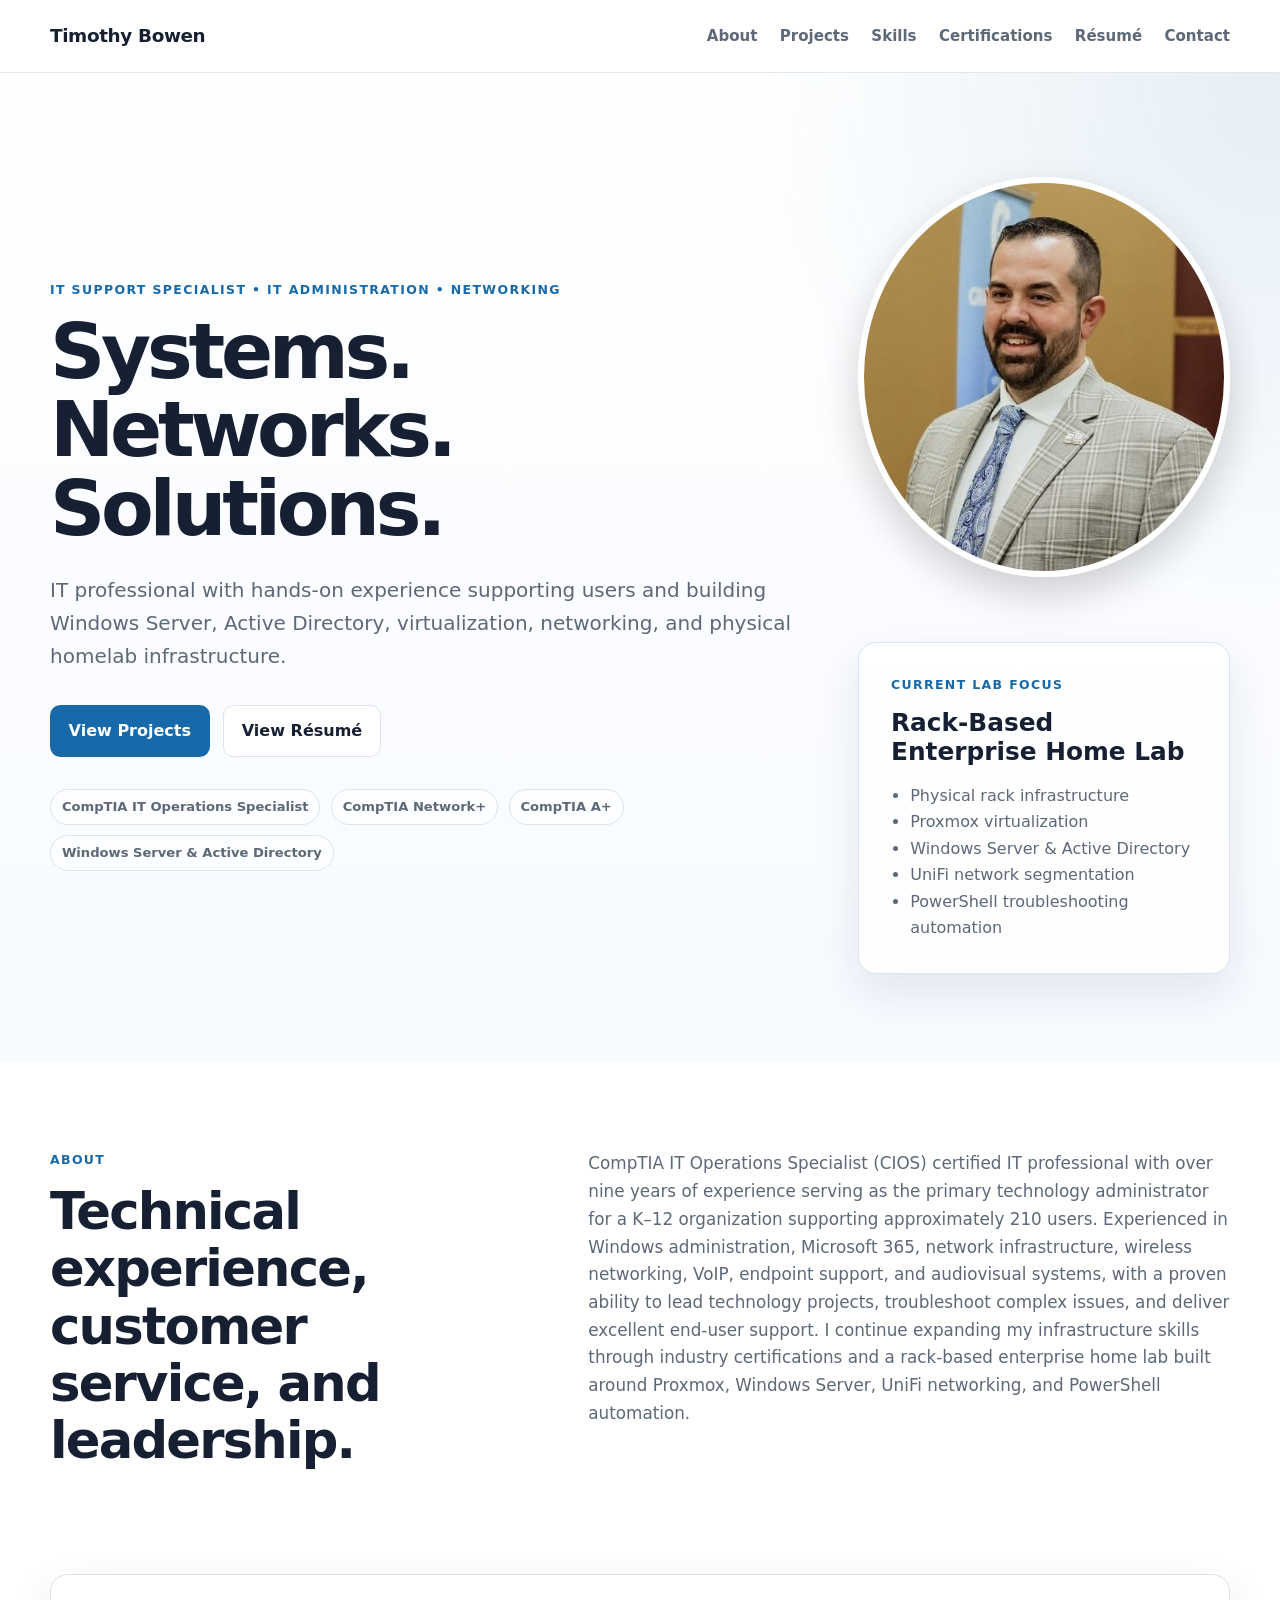
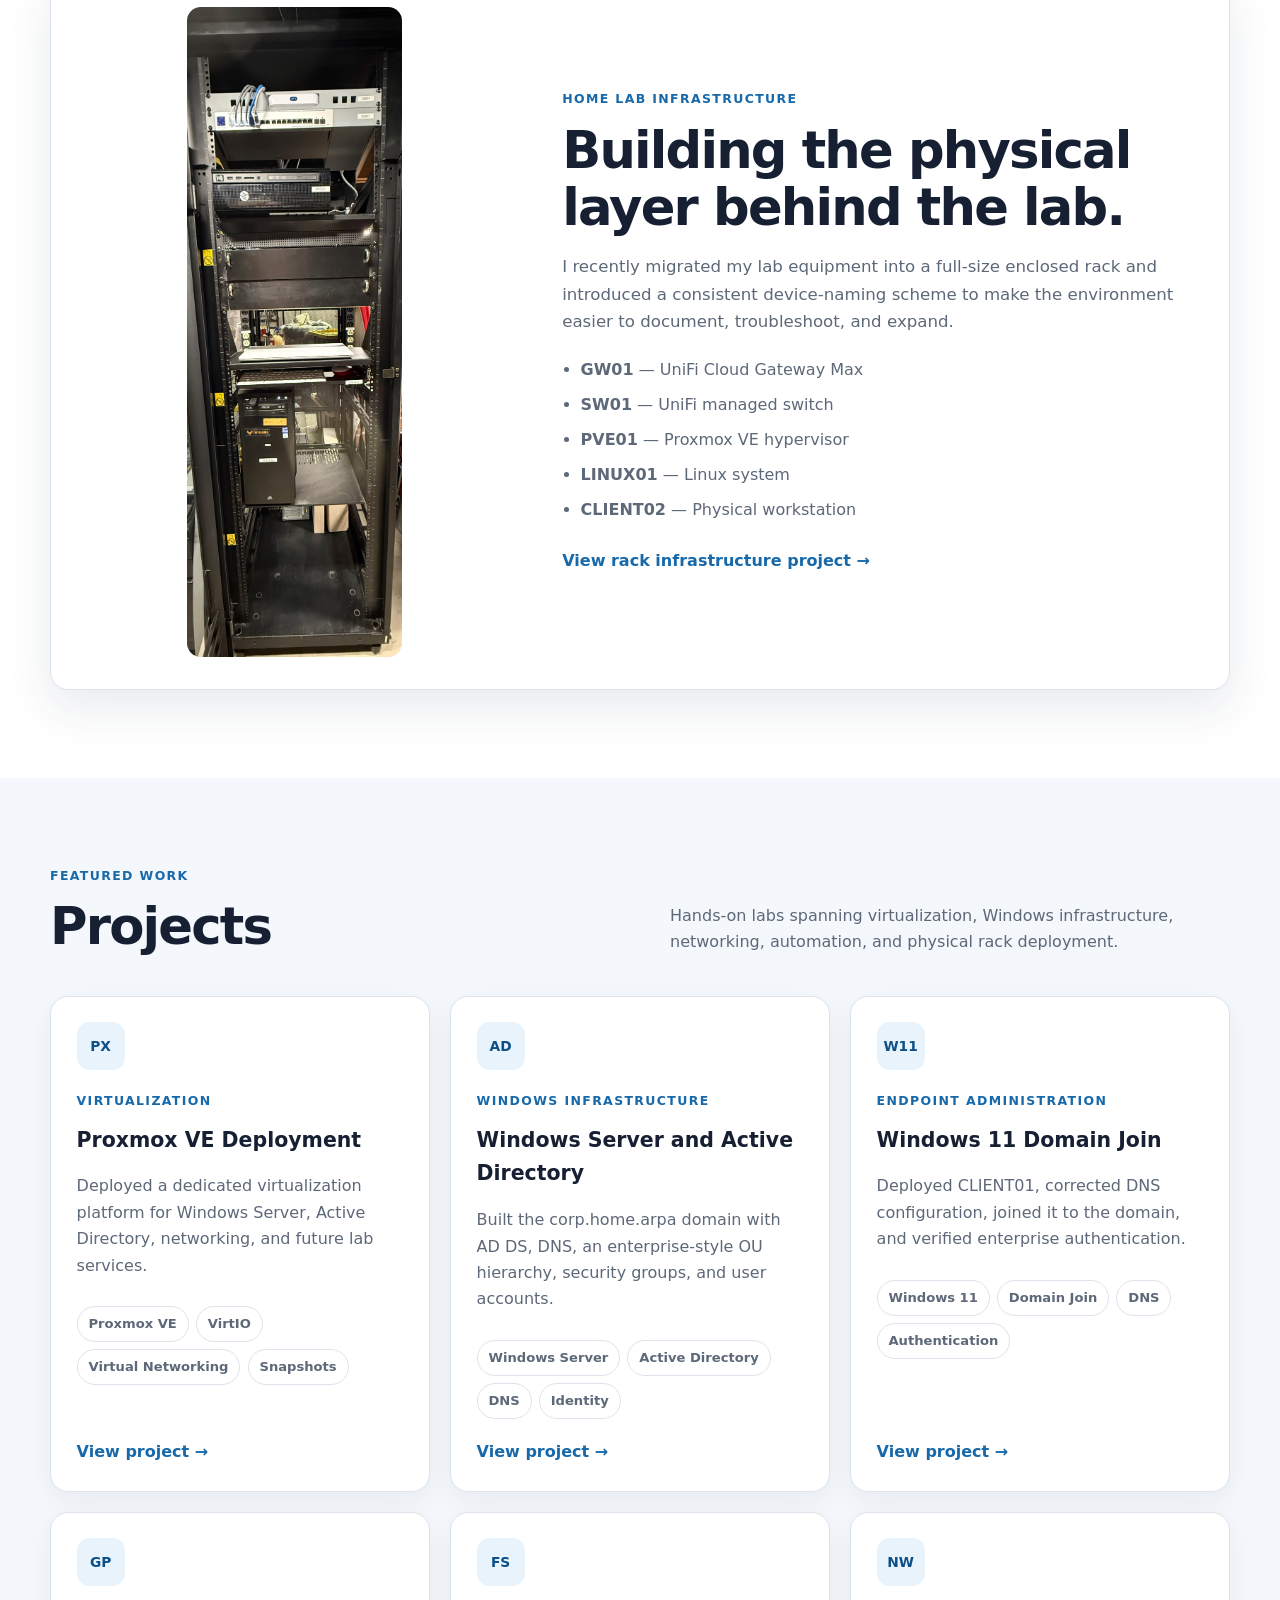
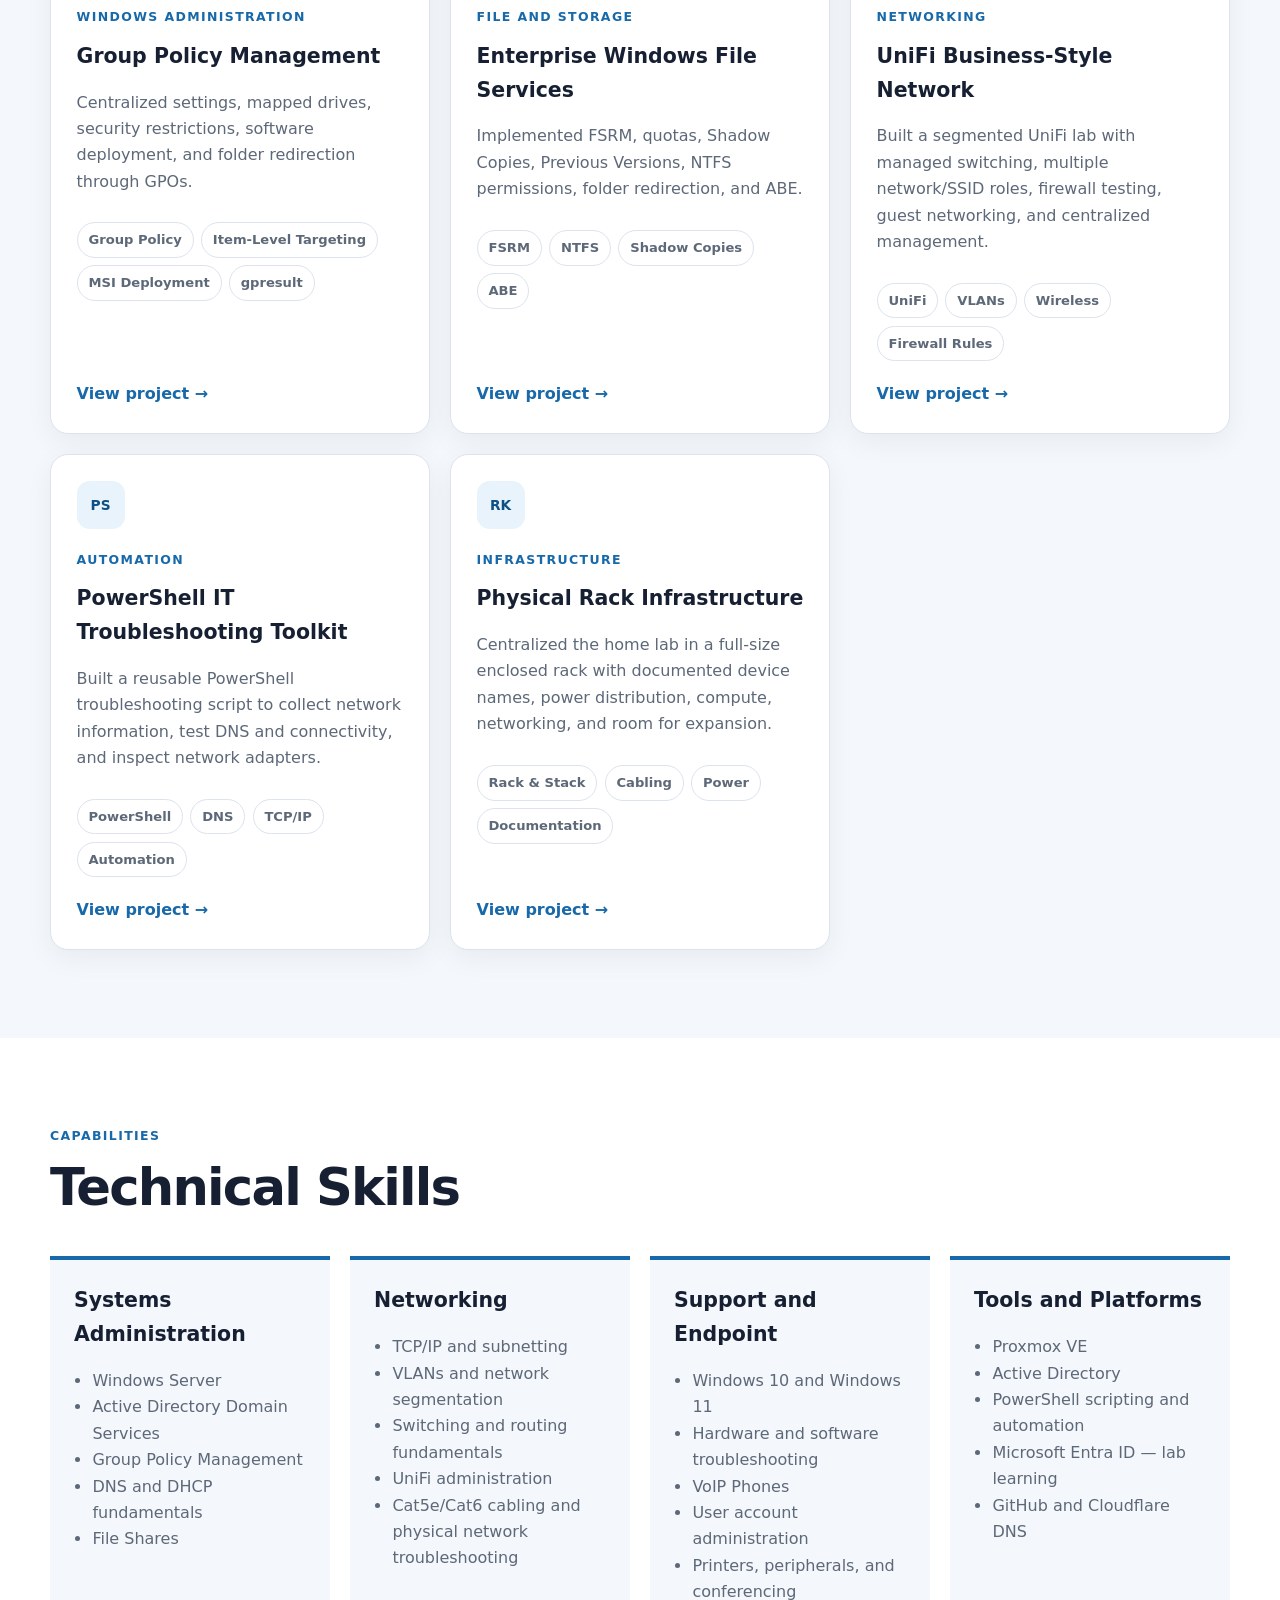
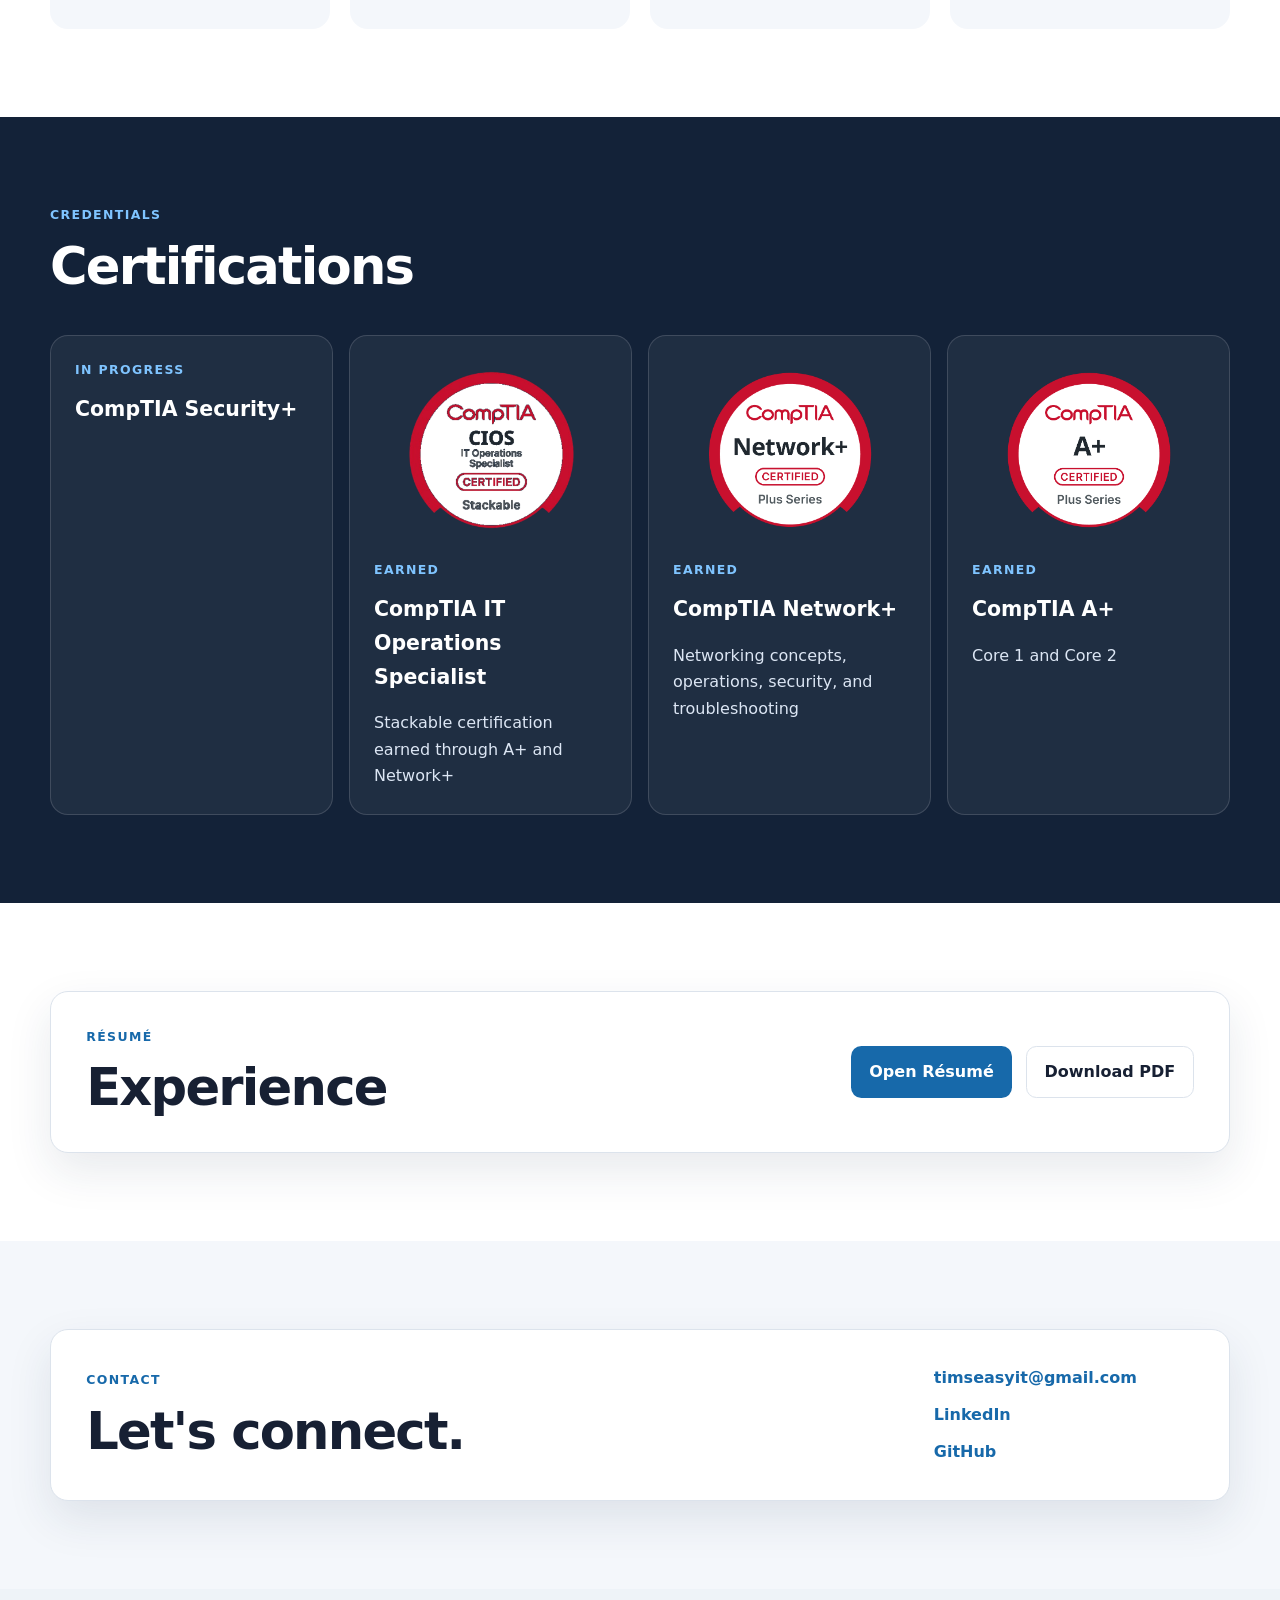
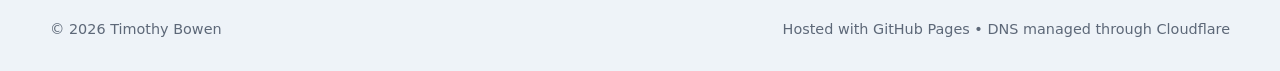
==== index.html @ 2c04d054 "Update index.html" ====
<!DOCTYPE html>

<html lang="en">
<head>
<meta charset="utf-8"/>
<meta content="width=device-width, initial-scale=1.0" name="viewport"/>
<meta content="Timothy Bowen's IT portfolio featuring systems administration, networking, Microsoft technologies, and technical projects." name="description"/>
<title>Timothy Bowen | IT Portfolio</title>
<link href="css/styles.css" rel="stylesheet"/>
<script defer="" src="js/main.js"></script>
</head>
<body>
<a class="skip-link" href="#main-content">Skip to main content</a>
<header class="site-header">
<div class="container nav-container">
<a aria-label="Timothy Bowen home" class="site-logo" href="#top">
        Timothy Bowen
      </a>
<button aria-controls="primary-navigation" aria-expanded="false" class="nav-toggle" type="button">
<span class="sr-only">Toggle navigation</span>
<span aria-hidden="true">☰</span>
</button>
<nav aria-label="Primary navigation" class="primary-nav" id="primary-navigation">
<a href="#about">About</a>
<a href="#projects">Projects</a>
<a href="#skills">Skills</a>
<a href="#certifications">Certifications</a>
<a href="#resume">Résumé</a>
<a href="#contact">Contact</a>
</nav>
</div>
</header>
<main id="main-content">
<section class="hero" id="top">
<div class="container hero-grid">
<div class="hero-content">
<p class="eyebrow">IT Support Specialist • IT Administration • Networking</p>
<h1>Systems. Networks. Solutions.</h1>
<p class="hero-summary">IT professional with hands-on experience supporting users and building Windows Server, Active Directory, virtualization, networking, and physical homelab infrastructure.</p>
<div class="button-group">
<a class="button button-primary" href="#projects">View Projects</a>
<a class="button button-secondary" href="#resume">View Résumé</a>
</div>
<ul aria-label="Professional highlights" class="quick-facts">
<li>CompTIA IT Operations Specialist</li>
<li>CompTIA Network+</li>
<li>CompTIA A+</li>
<li>Windows Server &amp; Active Directory</li>
</ul>
</div>
<aside class="hero-sidebar">
<div class="profile-card">
<img alt="Timothy Bowen" class="profile-photo" src="assets/images/timothy-bowen.jpeg"/>
</div>
<div class="hero-panel">
<p class="panel-label">Current Lab Focus</p>
<h2>Rack-Based Enterprise Home Lab</h2>
<ul><li>Physical rack infrastructure</li><li>Proxmox virtualization</li><li>Windows Server &amp; Active Directory</li><li>UniFi network segmentation</li><li>PowerShell troubleshooting automation</li></ul>
</div>
</aside>
</div>
</section>
<section class="section" id="about">
<div class="container two-column">
<div>
<p class="section-label">About</p>
<h2>Technical experience, customer service, and leadership.</h2>
</div>
<div class="prose">
<p>CompTIA IT Operations Specialist (CIOS) certified IT professional with over nine years of experience serving as the primary technology administrator for a K–12 organization supporting approximately 210 users. Experienced in Windows administration, Microsoft 365, network infrastructure, wireless networking, VoIP, endpoint support, and audiovisual systems, with a proven ability to lead technology projects, troubleshoot complex issues, and deliver excellent end-user support. I continue expanding my infrastructure skills through industry certifications and a rack-based enterprise home lab built around Proxmox, Windows Server, UniFi networking, and PowerShell automation.</p>

</div>
</div>
</section><section class="section lab-spotlight-section" id="homelab">
<div class="container lab-spotlight">
<div class="lab-spotlight-image-wrap">
<img alt="Rack-based enterprise home lab with labeled gateway, managed switch, Proxmox host, Linux system, and client workstation" class="lab-spotlight-image" src="assets/images/homelab-rack.jpeg"/>
</div>
<div class="lab-spotlight-content">
<p class="section-label">Home Lab Infrastructure</p>
<h2>Building the physical layer behind the lab.</h2>
<p>I recently migrated my lab equipment into a full-size enclosed rack and introduced a consistent device-naming scheme to make the environment easier to document, troubleshoot, and expand.</p>
<ul class="lab-inventory">
<li><strong>GW01</strong> — UniFi Cloud Gateway Max</li>
<li><strong>SW01</strong> — UniFi managed switch</li>
<li><strong>PVE01</strong> — Proxmox VE hypervisor</li>
<li><strong>LINUX01</strong> — Linux system</li>
<li><strong>CLIENT02</strong> — Physical workstation</li>
</ul>
<a class="text-link" href="projects/rack-infrastructure.html">View rack infrastructure project <span aria-hidden="true">→</span></a>
</div>
</div>
</section>
<section class="section section-muted" id="projects">
<div class="container">
<div class="section-heading">
<div>
<p class="section-label">Featured Work</p>
<h2>Projects</h2>
</div>
<p>Hands-on labs spanning virtualization, Windows infrastructure, networking, automation, and physical rack deployment.</p>
</div>
<div class="card-grid">
<article class="project-card">
<div aria-hidden="true" class="card-icon">PX</div>
<p class="card-kicker">Virtualization</p>
<h3>Proxmox VE Deployment</h3>
<p>Deployed a dedicated virtualization platform for Windows Server, Active Directory, networking, and future lab services.</p>
<ul class="tag-list"><li>Proxmox VE</li><li>VirtIO</li><li>Virtual Networking</li><li>Snapshots</li></ul>
<a class="text-link" href="projects/proxmox.html">View project <span aria-hidden="true">→</span></a>
</article>
<article class="project-card">
<div aria-hidden="true" class="card-icon">AD</div>
<p class="card-kicker">Windows Infrastructure</p>
<h3>Windows Server and Active Directory</h3>
<p>Built the corp.home.arpa domain with AD DS, DNS, an enterprise-style OU hierarchy, security groups, and user accounts.</p>
<ul class="tag-list"><li>Windows Server</li><li>Active Directory</li><li>DNS</li><li>Identity</li></ul>
<a class="text-link" href="projects/active-directory.html">View project <span aria-hidden="true">→</span></a>
</article>
<article class="project-card">
<div aria-hidden="true" class="card-icon">W11</div>
<p class="card-kicker">Endpoint Administration</p>
<h3>Windows 11 Domain Join</h3>
<p>Deployed CLIENT01, corrected DNS configuration, joined it to the domain, and verified enterprise authentication.</p>
<ul class="tag-list"><li>Windows 11</li><li>Domain Join</li><li>DNS</li><li>Authentication</li></ul>
<a class="text-link" href="projects/windows-11-domain-join.html">View project <span aria-hidden="true">→</span></a>
</article>
<article class="project-card">
<div aria-hidden="true" class="card-icon">GP</div>
<p class="card-kicker">Windows Administration</p>
<h3>Group Policy Management</h3>
<p>Centralized settings, mapped drives, security restrictions, software deployment, and folder redirection through GPOs.</p>
<ul class="tag-list"><li>Group Policy</li><li>Item-Level Targeting</li><li>MSI Deployment</li><li>gpresult</li></ul>
<a class="text-link" href="projects/group-policy.html">View project <span aria-hidden="true">→</span></a>
</article>
<article class="project-card">
<div aria-hidden="true" class="card-icon">FS</div>
<p class="card-kicker">File and Storage</p>
<h3>Enterprise Windows File Services</h3>
<p>Implemented FSRM, quotas, Shadow Copies, Previous Versions, NTFS permissions, folder redirection, and ABE.</p>
<ul class="tag-list"><li>FSRM</li><li>NTFS</li><li>Shadow Copies</li><li>ABE</li></ul>
<a class="text-link" href="projects/file-services.html">View project <span aria-hidden="true">→</span></a>
</article>
<article class="project-card">
<div aria-hidden="true" class="card-icon">NW</div>
<p class="card-kicker">Networking</p>
<h3>UniFi Business-Style Network</h3>
<p>Built a segmented UniFi lab with managed switching, multiple network/SSID roles, firewall testing, guest networking, and centralized management.</p>
<ul class="tag-list"><li>UniFi</li><li>VLANs</li><li>Wireless</li><li>Firewall Rules</li></ul>
<a class="text-link" href="projects/unifi-network.html">View project <span aria-hidden="true">→</span></a>
</article>
<article class="project-card">
<div aria-hidden="true" class="card-icon">PS</div>
<p class="card-kicker">Automation</p>
<h3>PowerShell IT Troubleshooting Toolkit</h3>
<p>Built a reusable PowerShell troubleshooting script to collect network information, test DNS and connectivity, and inspect network adapters.</p>
<ul class="tag-list"><li>PowerShell</li><li>DNS</li><li>TCP/IP</li><li>Automation</li></ul>
<a class="text-link" href="projects/powershell-toolkit.html">View project <span aria-hidden="true">→</span></a>
</article><article class="project-card">
<div aria-hidden="true" class="card-icon">RK</div>
<p class="card-kicker">Infrastructure</p>
<h3>Physical Rack Infrastructure</h3>
<p>Centralized the home lab in a full-size enclosed rack with documented device names, power distribution, compute, networking, and room for expansion.</p>
<ul class="tag-list"><li>Rack &amp; Stack</li><li>Cabling</li><li>Power</li><li>Documentation</li></ul>
<a class="text-link" href="projects/rack-infrastructure.html">View project <span aria-hidden="true">→</span></a>
</article></div>
</div>
</section>
<section class="section" id="skills">
<div class="container">
<div class="section-heading">
<div>
<p class="section-label">Capabilities</p>
<h2>Technical Skills</h2>
</div>

</div>
<div class="skills-grid">
<article class="skill-group">
<h3>Systems Administration</h3>
<ul>
<li>Windows Server</li>
<li>Active Directory Domain Services</li>
<li>Group Policy Management</li>
<li>DNS and DHCP fundamentals</li>
<li>File Shares</li>
</ul>
</article>
<article class="skill-group">
<h3>Networking</h3>
<ul><li>TCP/IP and subnetting</li><li>VLANs and network segmentation</li><li>Switching and routing fundamentals</li><li>UniFi administration</li><li>Cat5e/Cat6 cabling and physical network troubleshooting</li></ul>
</article>
<article class="skill-group">
<h3>Support and Endpoint</h3>
<ul>
<li>Windows 10 and Windows 11</li>
<li>Hardware and software troubleshooting</li>
<li>VoIP Phones</li>
<li>User account administration</li>
<li>Printers, peripherals, and conferencing</li>
</ul>
</article>
<article class="skill-group">
<h3>Tools and Platforms</h3>
<ul><li>Proxmox VE</li><li>Active Directory</li><li>PowerShell scripting and automation</li><li>Microsoft Entra ID — lab learning</li><li>GitHub and Cloudflare DNS</li></ul>
</article>
</div>
</div>
</section>
<section class="section section-dark" id="certifications">
<div class="container">
<div class="section-heading">
<div>
<p class="section-label">Credentials</p>
<h2>Certifications</h2>
</div>

</div>
<div class="credential-grid">
<article class="credential-card">
<p class="credential-status">In Progress</p>
<h3>CompTIA Security+</h3>

</article>
<article class="credential-card">
<img alt="CompTIA A+ Certification" class="cert-badge" src="assets/images/CIOS_Certified.png"/>
<p class="credential-status">Earned</p>
<h3>CompTIA IT Operations Specialist</h3>
<p>Stackable certification earned through A+ and Network+</p>
</article>
<article class="credential-card">
<img alt="CompTIA A+ Certification" class="cert-badge" src="assets/images/Network+-png.png"/>
<p class="credential-status">Earned</p>
<h3>CompTIA Network+</h3>
<p>Networking concepts, operations, security, and troubleshooting</p>
</article>
<article class="credential-card">
<img alt="CompTIA A+ Certification" class="cert-badge" src="assets/images/A+-png.png"/>
<p class="credential-status">Earned</p>
<h3>CompTIA A+</h3>
<p>Core 1 and Core 2</p>
</article>
</div>
</div>
</section>
<section class="section" id="resume">
<div class="container resume-panel">
<div>
<p class="section-label">Résumé</p>
<h2>Experience</h2>

</div>
<div class="button-group">
<a class="button button-primary" href="assets/documents/Timothy-Bowen-Resume.pdf" rel="noopener" target="_blank">
            Open Résumé
          </a>
<a class="button button-secondary" download="" href="assets/documents/Timothy-Bowen-Resume.pdf">
            Download PDF
          </a>
</div>
</div>
</section>
<section class="section section-muted" id="contact">
<div class="container contact-panel">
<div>
<p class="section-label">Contact</p>
<h2>Let's connect.</h2>

</div>
<div class="contact-links">
<a href="mailto:timseasyit@gmail.com">timseasyit@gmail.com</a>
<a href="https://www.linkedin.com/in/timothy-bowen-it/" rel="noopener" target="_blank">
            LinkedIn
          </a>
<a href="https://github.com/timseasyit" rel="noopener" target="_blank">
            GitHub
          </a>
</div>
</div>
</section>
</main>
<footer class="site-footer">
<div class="container footer-content">
<p>© <span id="current-year"></span> Timothy Bowen</p>
<p>Hosted with GitHub Pages • DNS managed through Cloudflare</p>
</div>
</footer>
</body>
</html>
---- css/styles.css ----
/* =========================================
   Timothy Bowen IT Portfolio
   Main stylesheet
   ========================================= */

:root {
  --background: #ffffff;
  --background-muted: #f4f7fb;
  --surface: #ffffff;
  --surface-dark: #132238;
  --text: #172033;
  --text-muted: #5d6878;
  --text-light: #dce6f4;
  --primary: #1769aa;
  --primary-dark: #0e4f86;
  --border: #dce3ec;
  --shadow: 0 18px 45px rgba(25, 45, 75, 0.10);
  --radius: 18px;
  --container: 1180px;
}

*,
*::before,
*::after {
  box-sizing: border-box;
}

html {
  scroll-behavior: smooth;
}

body {
  margin: 0;
  color: var(--text);
  background: var(--background);
  font-family:
    Inter, ui-sans-serif, system-ui, -apple-system, BlinkMacSystemFont,
    "Segoe UI", sans-serif;
  line-height: 1.65;
}

img {
  display: block;
  max-width: 100%;
}

a {
  color: inherit;
}

code {
  padding: 0.12rem 0.35rem;
  border-radius: 0.35rem;
  background: #edf1f6;
  font-family: "SFMono-Regular", Consolas, "Liberation Mono", monospace;
  font-size: 0.9em;
}

.container {
  width: min(calc(100% - 2rem), var(--container));
  margin-inline: auto;
}

.skip-link {
  position: absolute;
  top: -5rem;
  left: 1rem;
  z-index: 1000;
  padding: 0.75rem 1rem;
  color: #ffffff;
  background: var(--primary-dark);
  border-radius: 0.5rem;
}

.skip-link:focus {
  top: 1rem;
}

.sr-only {
  position: absolute;
  width: 1px;
  height: 1px;
  padding: 0;
  margin: -1px;
  overflow: hidden;
  clip: rect(0, 0, 0, 0);
  white-space: nowrap;
  border: 0;
}
/* Right column */

.hero-sidebar{

    display:flex;

    flex-direction:column;

    gap:35px;

}

/* Profile Card */

.profile-card{

    text-align:center;

}

/* Round picture */

.profile-photo{

    width:400px;

    height:400px;

    object-fit:cover;

    border-radius:50%;

    border:6px solid white;

    box-shadow:0 18px 40px rgba(0,0,0,.18);

    margin:0 auto 30px auto;

    display:block;

}

/* Name */

.profile-card h3{

    margin-top:20px;

    margin-bottom:8px;

    font-size:1.8rem;

}

/* Subtitle */

.profile-title{

    color:#6b7280;

    font-size:.95rem;

    margin:0;

}
/* Header and navigation */

.site-header {
  position: sticky;
  top: 0;
  z-index: 100;
  border-bottom: 1px solid rgba(220, 227, 236, 0.8);
  background: rgba(255, 255, 255, 0.94);
  backdrop-filter: blur(12px);
}

.nav-container {
  display: flex;
  min-height: 4.5rem;
  align-items: center;
  justify-content: space-between;
  gap: 1.5rem;
}

.site-logo {
  font-size: 1.15rem;
  font-weight: 800;
  text-decoration: none;
  letter-spacing: -0.02em;
}

.primary-nav {
  display: flex;
  align-items: center;
  gap: 1.4rem;
}

.primary-nav a {
  color: var(--text-muted);
  font-size: 0.94rem;
  font-weight: 650;
  text-decoration: none;
}

.primary-nav a:hover,
.primary-nav a:focus-visible {
  color: var(--primary);
}

.nav-toggle {
  display: none;
  padding: 0.45rem 0.65rem;
  border: 1px solid var(--border);
  border-radius: 0.55rem;
  color: var(--text);
  background: var(--surface);
  font-size: 1.3rem;
}

/* Hero */

.hero {
  padding: 6.5rem 0 5.5rem;
  background:
    radial-gradient(circle at top right, rgba(23, 105, 170, 0.11), transparent 34rem),
    linear-gradient(180deg, #ffffff 0%, #f7faff 100%);
}

.hero-grid {
  display: grid;
  grid-template-columns: minmax(0, 1.5fr) minmax(280px, 0.75fr);
  align-items: center;
  gap: 4rem;
}

.eyebrow,
.section-label,
.card-kicker,
.panel-label,
.credential-status {
  margin: 0 0 0.75rem;
  color: var(--primary);
  font-size: 0.78rem;
  font-weight: 800;
  letter-spacing: 0.11em;
  text-transform: uppercase;
}

.hero h1 {
  max-width: 850px;
  margin: 0;
  font-size: clamp(2.6rem, 6vw, 5.4rem);
  line-height: 1.02;
  letter-spacing: -0.055em;
}

.hero-summary {
  max-width: 760px;
  margin: 1.6rem 0 0;
  color: var(--text-muted);
  font-size: clamp(1.05rem, 1.8vw, 1.25rem);
}

.button-group {
  display: flex;
  flex-wrap: wrap;
  gap: 0.85rem;
  margin-top: 2rem;
}

.button {
  display: inline-flex;
  min-height: 3rem;
  align-items: center;
  justify-content: center;
  padding: 0.75rem 1.1rem;
  border: 1px solid transparent;
  border-radius: 0.65rem;
  font-weight: 750;
  text-decoration: none;
  transition:
    transform 160ms ease,
    background-color 160ms ease,
    border-color 160ms ease;
}

.button:hover {
  transform: translateY(-2px);
}

.button-primary {
  color: #ffffff;
  background: var(--primary);
}

.button-primary:hover {
  background: var(--primary-dark);
}

.button-secondary {
  border-color: var(--border);
  background: var(--surface);
}

.button-secondary:hover {
  border-color: var(--primary);
}

.quick-facts {
  display: flex;
  flex-wrap: wrap;
  gap: 0.65rem;
  padding: 0;
  margin: 2rem 0 0;
  list-style: none;
}

.quick-facts li,
.tag-list li {
  padding: 0.38rem 0.68rem;
  border: 1px solid var(--border);
  border-radius: 999px;
  color: var(--text-muted);
  background: rgba(255, 255, 255, 0.75);
  font-size: 0.82rem;
  font-weight: 650;
}

.hero-panel {
  padding: 2rem;
  border: 1px solid var(--border);
  border-radius: var(--radius);
  background: rgba(255, 255, 255, 0.88);
  box-shadow: var(--shadow);
}

.hero-panel h2 {
  margin: 0 0 1rem;
  font-size: 1.55rem;
  line-height: 1.2;
}

.hero-panel ul {
  padding-left: 1.2rem;
  margin: 0;
  color: var(--text-muted);
}

/* General sections */

.section {
  padding: 5.5rem 0;
}

.section-muted {
  background: var(--background-muted);
}

.section-dark {
  color: #ffffff;
  background: var(--surface-dark);
}

.section-dark .section-label,
.section-dark .credential-status {
  color: #7fc4ff;
}

.section-dark .section-heading > p {
  color: var(--text-light);
}

.section h2 {
  margin: 0;
  font-size: clamp(2rem, 4vw, 3.2rem);
  line-height: 1.12;
  letter-spacing: -0.035em;
}

.two-column {
  display: grid;
  grid-template-columns: minmax(0, 0.85fr) minmax(0, 1.15fr);
  gap: 4rem;
}

.prose {
  color: var(--text-muted);
  font-size: 1.05rem;
}

.prose p:first-child {
  margin-top: 0;
}

.section-heading {
  display: flex;
  align-items: end;
  justify-content: space-between;
  gap: 2rem;
  margin-bottom: 2.5rem;
}

.section-heading > p {
  max-width: 560px;
  margin: 0;
  color: var(--text-muted);
}

/* Cards */

.card-grid {
  display: grid;
  grid-template-columns: repeat(3, minmax(0, 1fr));
  gap: 1.25rem;
}

.project-card {
  display: flex;
  min-height: 100%;
  flex-direction: column;
  padding: 1.6rem;
  border: 1px solid var(--border);
  border-radius: var(--radius);
  background: var(--surface);
  box-shadow: 0 8px 28px rgba(25, 45, 75, 0.055);
  transition:
    transform 180ms ease,
    box-shadow 180ms ease,
    border-color 180ms ease;
}

.project-card:hover {
  transform: translateY(-4px);
  border-color: #b9c9da;
  box-shadow: var(--shadow);
}

.card-icon {
  display: grid;
  width: 3rem;
  height: 3rem;
  margin-bottom: 1.3rem;
  place-items: center;
  border-radius: 0.8rem;
  color: var(--primary-dark);
  background: #e8f3fc;
  font-size: 0.86rem;
  font-weight: 850;
}

.project-card h3,
.skill-group h3,
.credential-card h3 {
  margin: 0;
  font-size: 1.28rem;
}

.project-card > p:not(.card-kicker) {
  color: var(--text-muted);
}

.tag-list {
  display: flex;
  flex-wrap: wrap;
  gap: 0.45rem;
  padding: 0;
  margin: 0.7rem 0 1.25rem;
  list-style: none;
}

.text-link {
  margin-top: auto;
  color: var(--primary);
  font-weight: 750;
  text-decoration: none;
}

.text-link:hover {
  color: var(--primary-dark);
}

.placeholder-card {
  border-style: dashed;
}

/* Skills */

.skills-grid {
  display: grid;
  grid-template-columns: repeat(4, minmax(0, 1fr));
  gap: 1.25rem;
}

.skill-group {
  padding: 1.5rem;
  border-top: 4px solid var(--primary);
  border-radius: 0 0 var(--radius) var(--radius);
  background: var(--background-muted);
}

.skill-group ul {
  padding-left: 1.15rem;
  margin-bottom: 0;
  color: var(--text-muted);
}

/* Credentials */

.credential-grid {
  display: grid;
  grid-template-columns: repeat(4, minmax(0, 1fr));
  gap: 1rem;
}

.credential-card {
  padding: 1.5rem;
  border: 1px solid rgba(255, 255, 255, 0.14);
  border-radius: var(--radius);
  background: rgba(255, 255, 255, 0.055);
}

.cert-badge{

    width:180px;

    height:auto;

    display:block;

    margin:0 auto 20px auto;

}

.credential-card p:last-child {
  margin-bottom: 0;
  color: var(--text-light);
}

/* Resume and contact */

.resume-panel,
.contact-panel {
  display: flex;
  align-items: center;
  justify-content: space-between;
  gap: 2rem;
  padding: 2.2rem;
  border: 1px solid var(--border);
  border-radius: var(--radius);
  background: var(--surface);
  box-shadow: var(--shadow);
}

.resume-panel .button-group {
  margin-top: 0;
}

.contact-links {
  display: grid;
  gap: 0.65rem;
  min-width: 260px;
}

.contact-links a {
  color: var(--primary);
  font-weight: 700;
  text-decoration: none;
}

/* Footer */

.site-footer {
  padding: 1.8rem 0;
  color: var(--text-muted);
  background: #eef3f8;
  font-size: 0.9rem;
}

.footer-content {
  display: flex;
  justify-content: space-between;
  gap: 1.5rem;
}

.footer-content p {
  margin: 0;
}

/* Project detail pages */

.project-hero {
  padding: 5rem 0 3rem;
  background: var(--background-muted);
}

.breadcrumbs {
  margin-bottom: 1rem;
  color: var(--text-muted);
  font-size: 0.9rem;
}

.breadcrumbs a {
  color: var(--primary);
}

.project-hero h1 {
  max-width: 850px;
  margin: 0;
  font-size: clamp(2.5rem, 6vw, 4.7rem);
  line-height: 1.05;
  letter-spacing: -0.05em;
}

.project-intro {
  max-width: 760px;
  color: var(--text-muted);
  font-size: 1.15rem;
}

.project-layout {
  display: grid;
  grid-template-columns: minmax(0, 1.7fr) minmax(240px, 0.7fr);
  gap: 3rem;
}

.project-content section {
  margin-bottom: 3rem;
}

.project-content h2 {
  margin-bottom: 1rem;
  font-size: 1.8rem;
}

.project-sidebar {
  align-self: start;
  padding: 1.5rem;
  border: 1px solid var(--border);
  border-radius: var(--radius);
  background: var(--background-muted);
}

.project-sidebar h2 {
  margin-top: 0;
  font-size: 1.1rem;
}

.project-sidebar dl {
  margin-bottom: 0;
}

.project-sidebar dt {
  margin-top: 1rem;
  font-weight: 800;
}

.project-sidebar dd {
  margin-left: 0;
  color: var(--text-muted);
}

.image-placeholder {
  display: grid;
  min-height: 320px;
  place-items: center;
  padding: 2rem;
  border: 2px dashed #b7c4d3;
  border-radius: var(--radius);
  color: var(--text-muted);
  background: var(--background-muted);
  text-align: center;
}



/* Home lab spotlight */

.lab-spotlight-section {
  padding-top: 1rem;
  padding-bottom: 5.5rem;
}

.lab-spotlight {
  display: grid;
  grid-template-columns: minmax(280px, 0.8fr) minmax(0, 1.2fr);
  align-items: center;
  gap: 3.5rem;
  padding: 2rem;
  border: 1px solid var(--border);
  border-radius: var(--radius);
  background: var(--surface);
  box-shadow: var(--shadow);
}

.lab-spotlight-image-wrap {
  max-width: 520px;
  margin-inline: auto;
}

.lab-spotlight-image {
  width: 100%;
  max-height: 650px;
  object-fit: cover;
  object-position: center top;
  border-radius: calc(var(--radius) - 4px);
}

.lab-spotlight-content h2 {
  margin-bottom: 1rem;
}

.lab-spotlight-content > p:not(.section-label) {
  color: var(--text-muted);
  font-size: 1.04rem;
}

.lab-inventory {
  display: grid;
  gap: 0.55rem;
  padding-left: 1.15rem;
  margin: 1.3rem 0 1.5rem;
  color: var(--text-muted);
}

/* Project figures */

.project-figure {
  margin: 1.5rem 0 0;
}

.project-image {
  width: 100%;
  border: 1px solid var(--border);
  border-radius: var(--radius);
  box-shadow: 0 10px 30px rgba(25, 45, 75, 0.08);
}

.project-figure-portrait .project-image {
  width: min(100%, 720px);
  margin-inline: auto;
}

.project-figure figcaption {
  margin-top: 0.75rem;
  color: var(--text-muted);
  font-size: 0.9rem;
}

/* Responsive */

@media (max-width: 980px) {
  .hero-grid,
  .two-column,
  .project-layout,
  .lab-spotlight {
    grid-template-columns: 1fr;
  }

  .card-grid,
  .skills-grid {
    grid-template-columns: repeat(2, minmax(0, 1fr));
  }

  .credential-grid {
    grid-template-columns: repeat(2, minmax(0, 1fr));
  }

  .section-heading,
  .resume-panel,
  .contact-panel {
    align-items: flex-start;
    flex-direction: column;
  }
}

@media (max-width: 760px) {
  .nav-toggle {
    display: inline-flex;
  }

  .primary-nav {
    position: absolute;
    top: 100%;
    right: 1rem;
    left: 1rem;
    display: none;
    flex-direction: column;
    align-items: stretch;
    gap: 0;
    padding: 0.65rem;
    border: 1px solid var(--border);
    border-radius: 0.8rem;
    background: var(--surface);
    box-shadow: var(--shadow);
  }

  .primary-nav.is-open {
    display: flex;
  }

  .primary-nav a {
    padding: 0.75rem;
  }

  .hero {
    padding-top: 4.5rem;
  }

  .card-grid,
  .skills-grid,
  .credential-grid {
    grid-template-columns: 1fr;
  }

  .footer-content {
    flex-direction: column;
  }
}
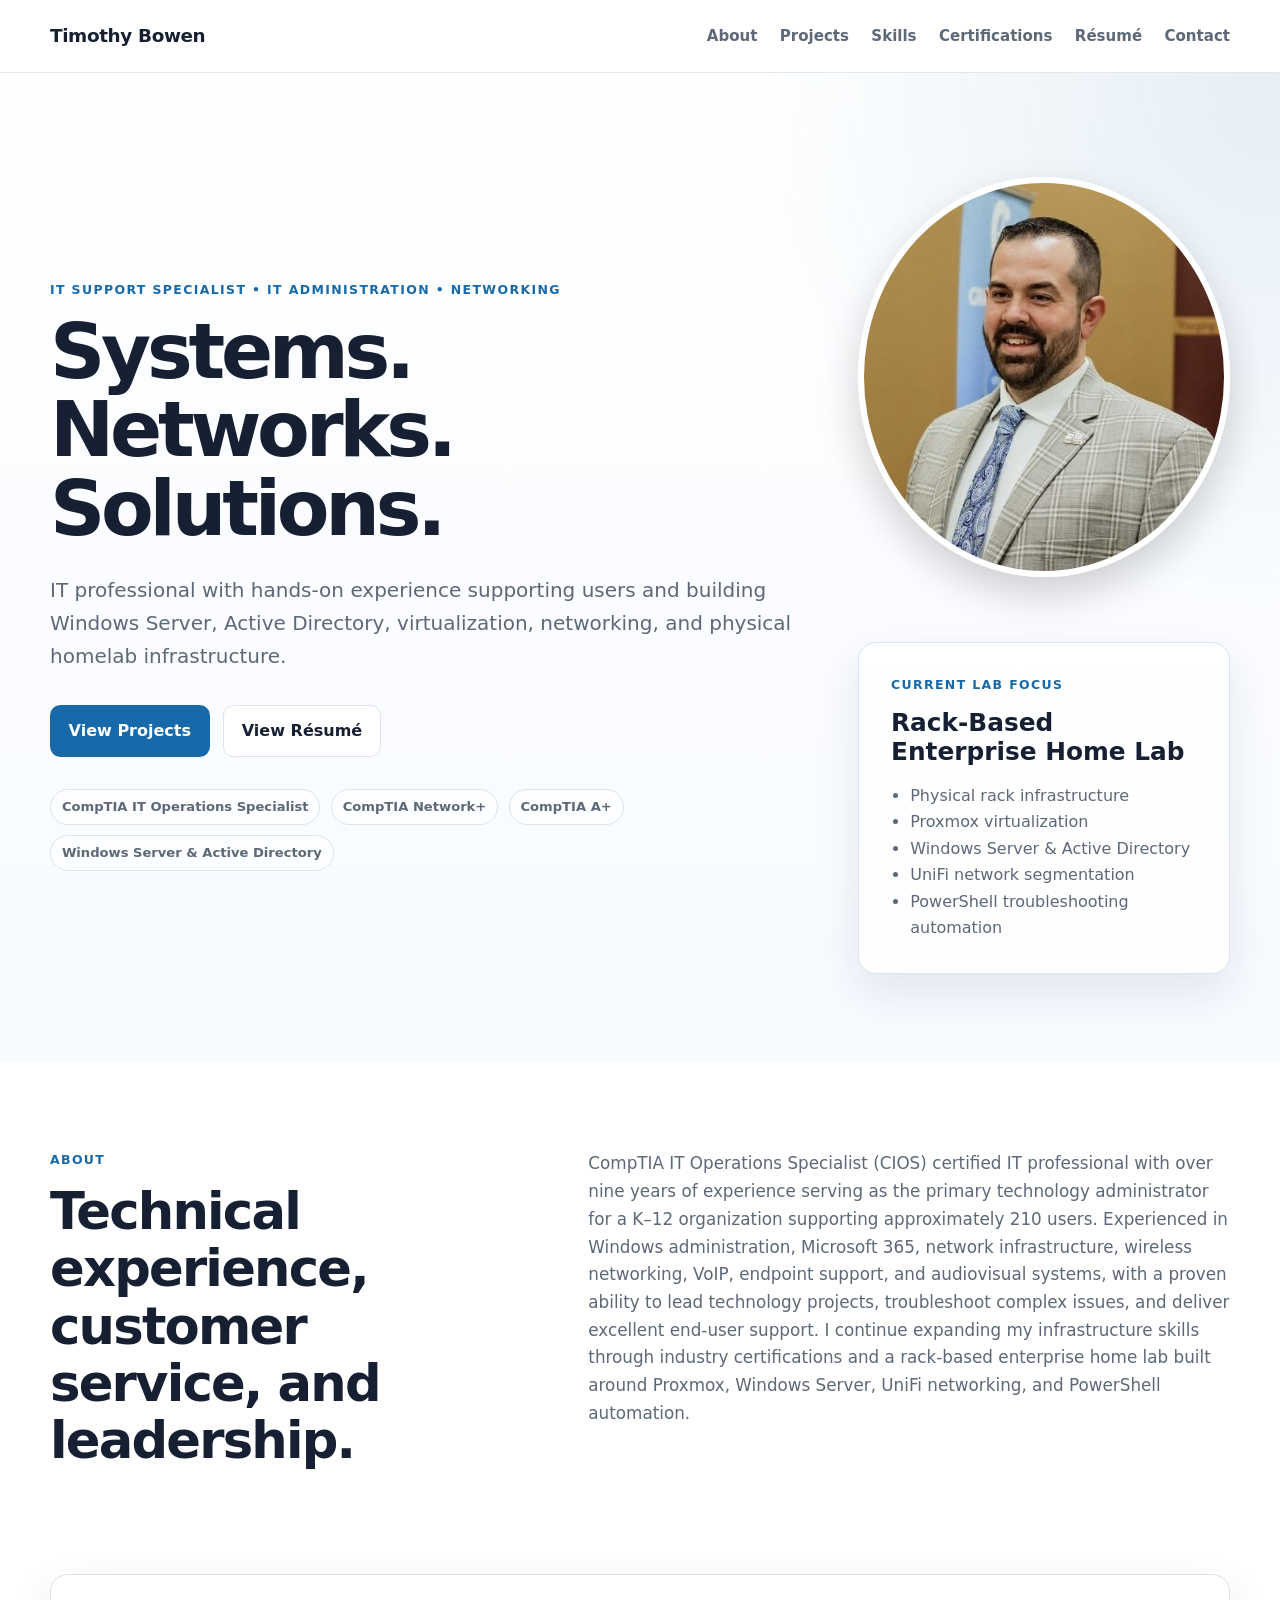
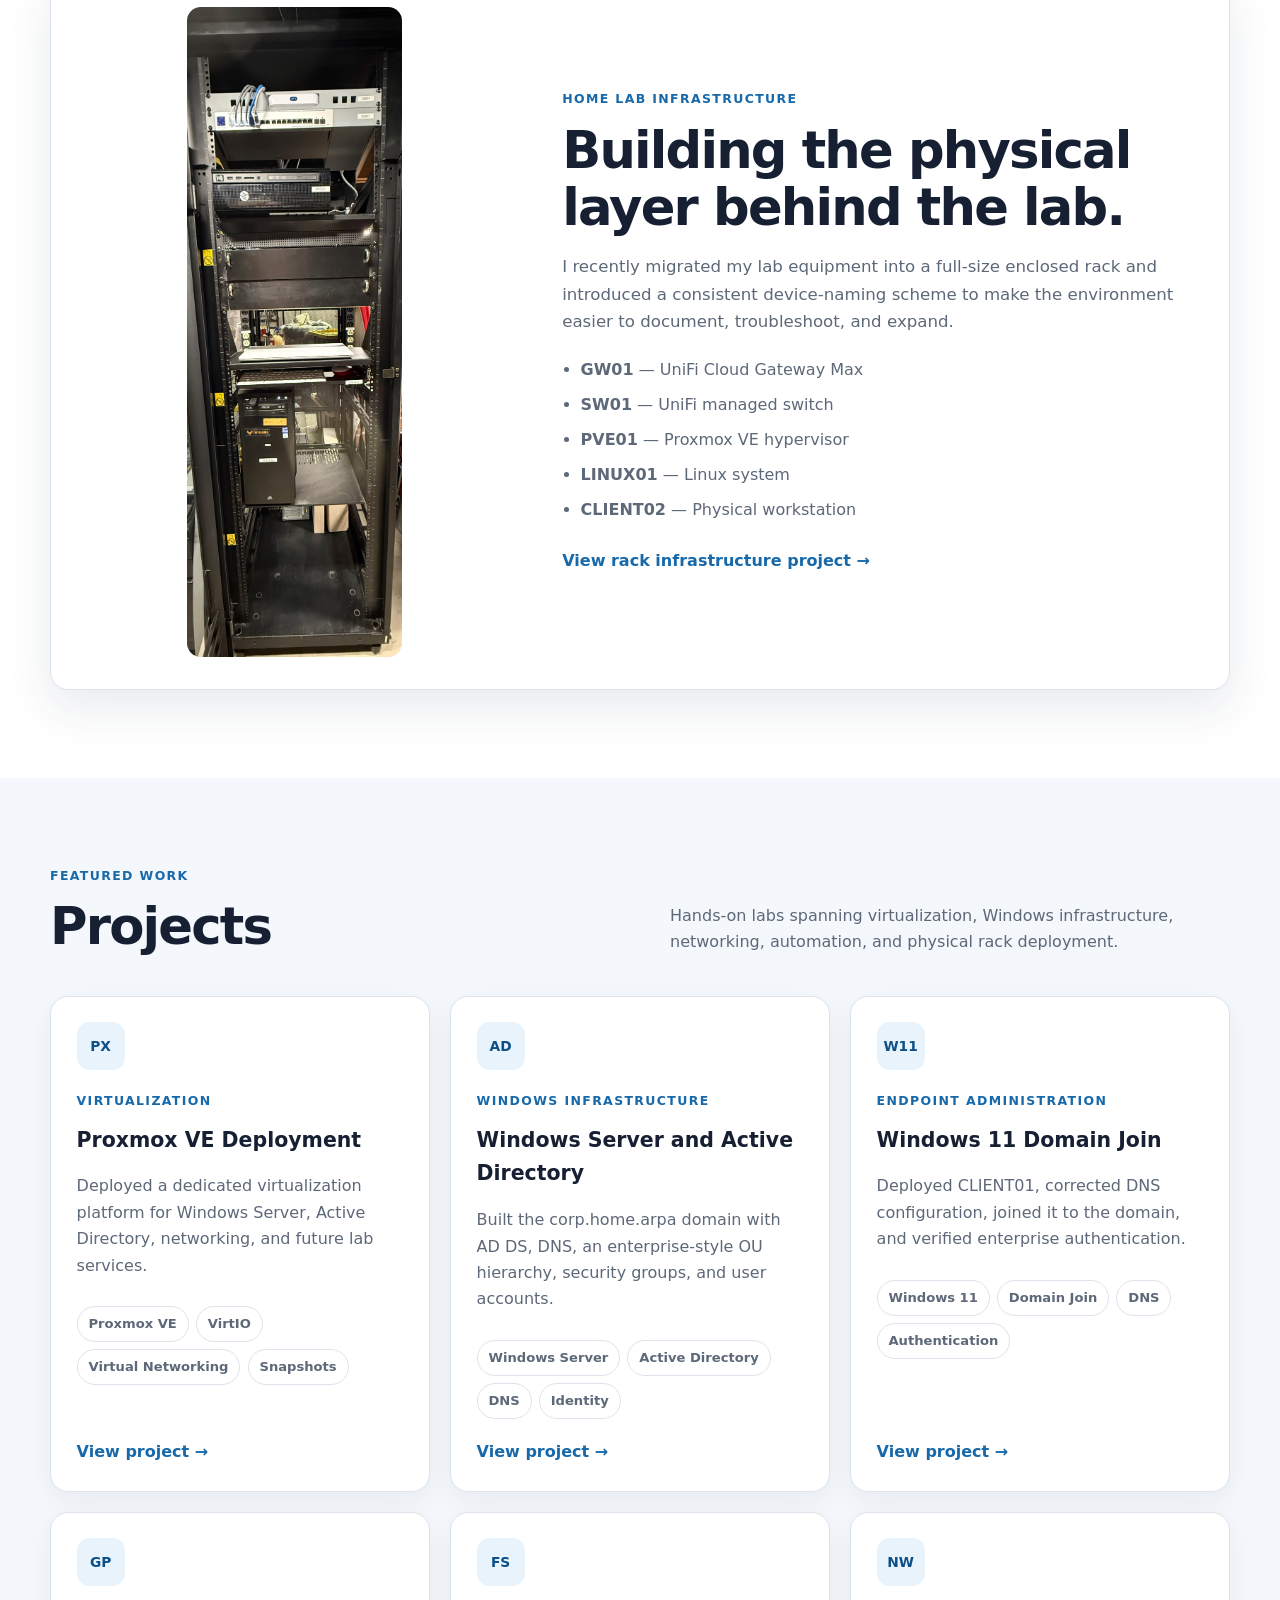
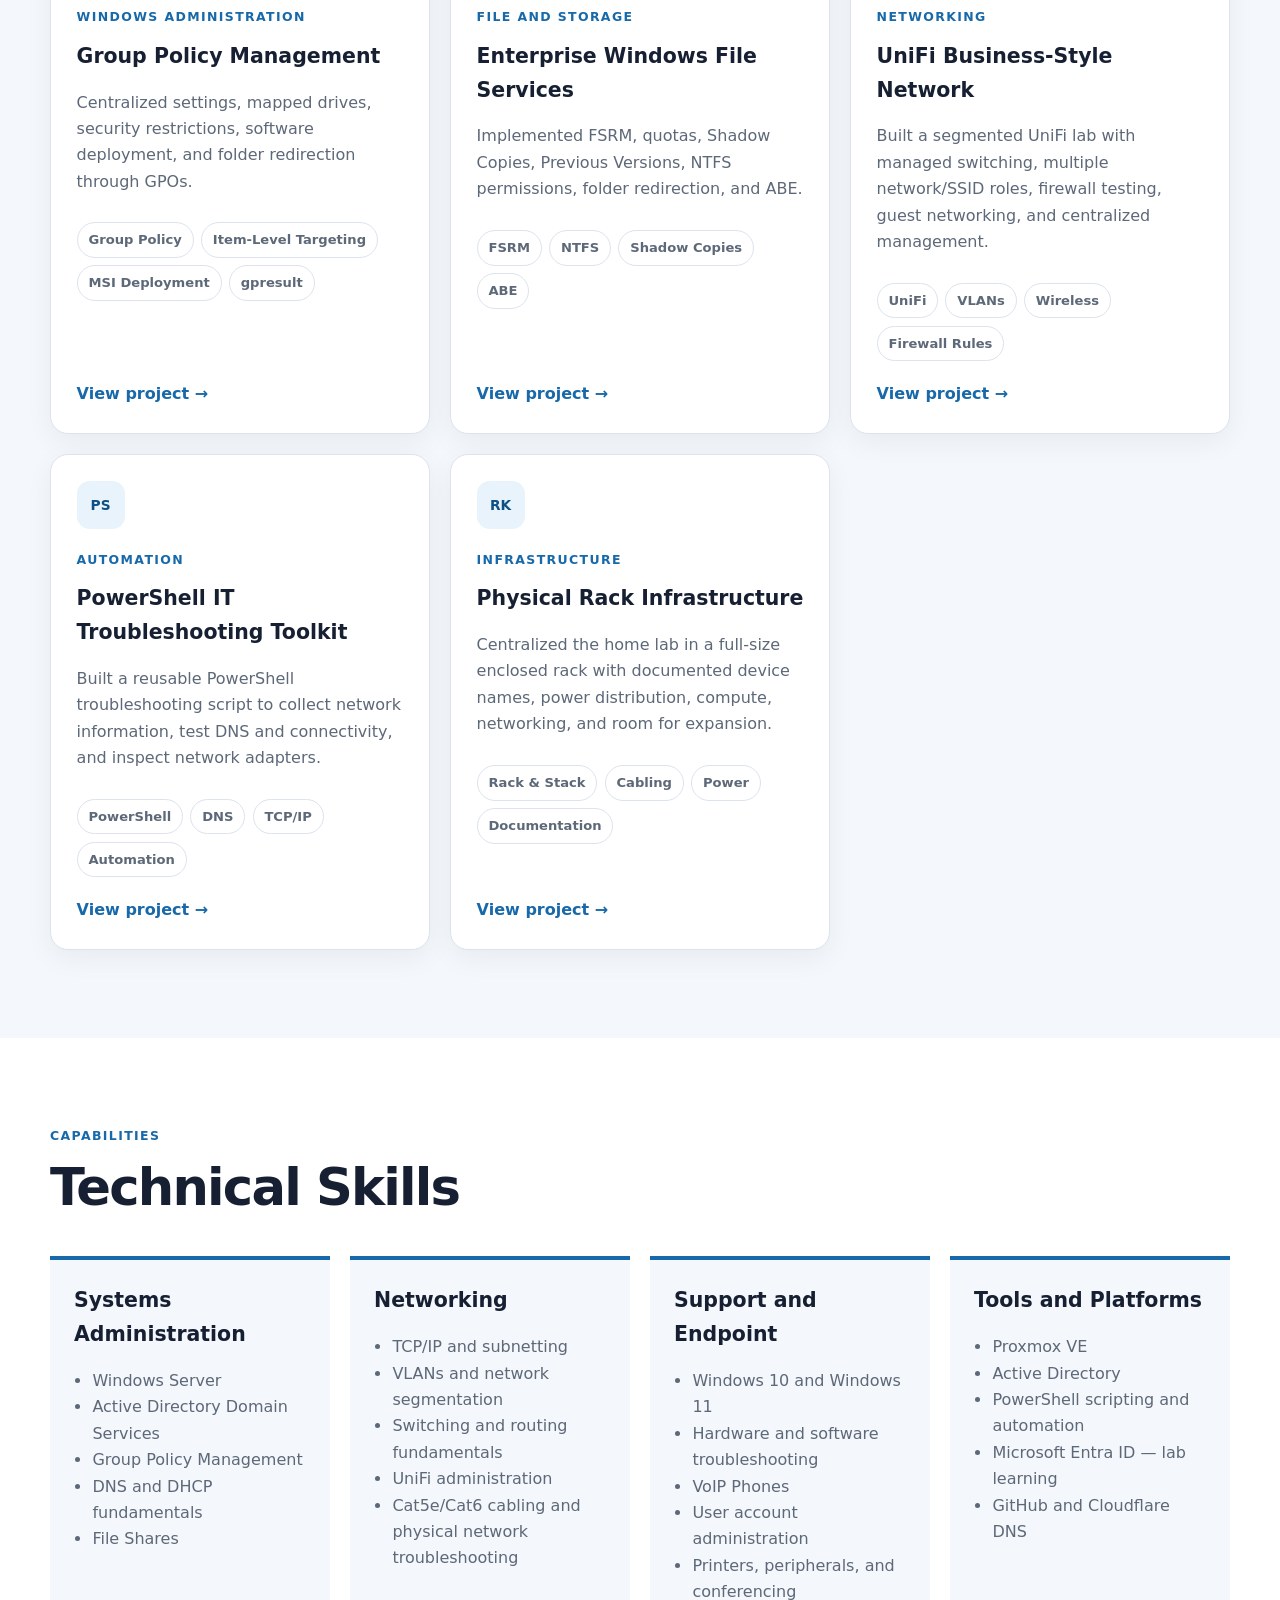
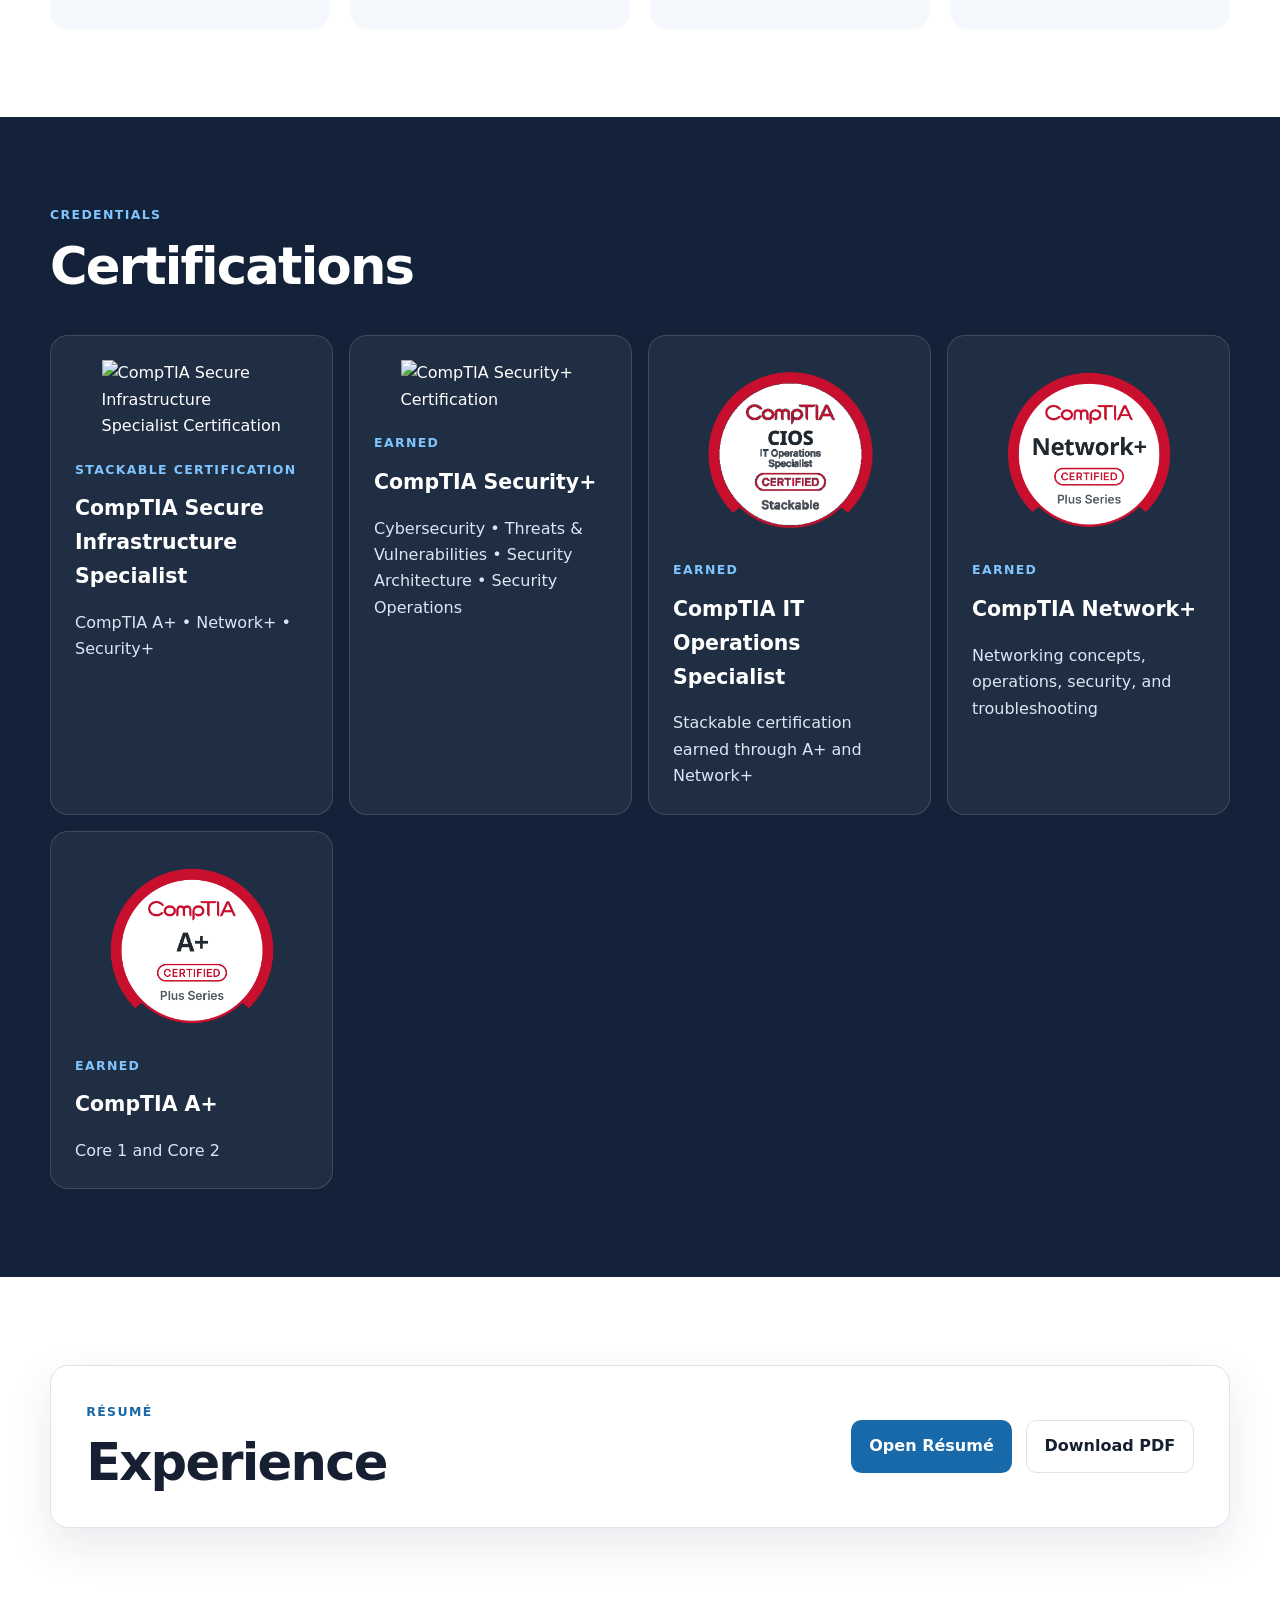
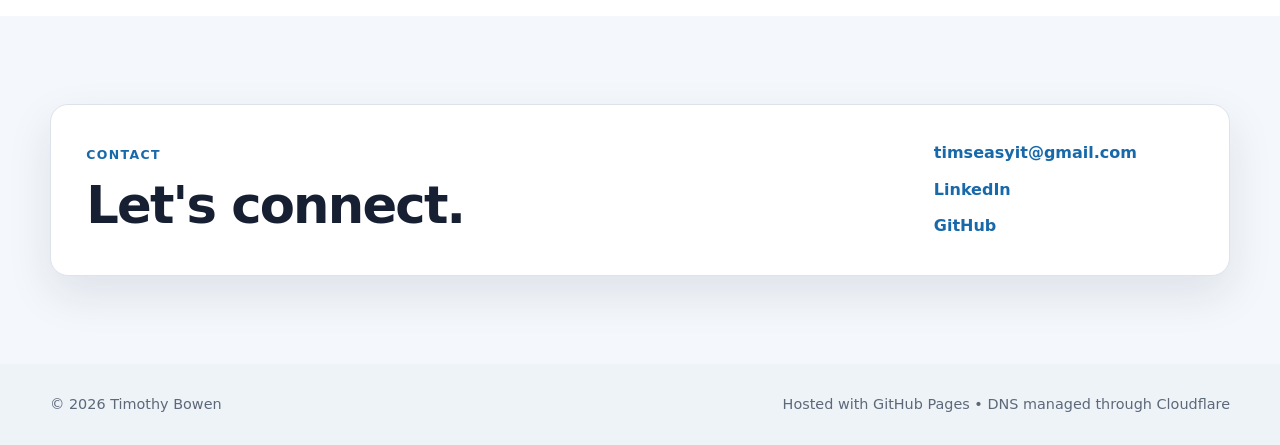
==== commit 95ebfd0e: "Update index.html" ====
--- a/index.html
+++ b/index.html
@@ -217,9 +217,41 @@
 
 </div>
 <div class="credential-grid">
-<article class="credential-card">
-<p class="credential-status">In Progress</p>
-<h3>CompTIA Security+</h3>
+
+<article class="credential-card">
+
+    <img
+        src="assets/images/certifications/csis_Certified.pdf"
+        alt="CompTIA Secure Infrastructure Specialist Certification"
+        class="cert-badge">
+
+    <p class="credential-status">Stackable Certification</p>
+
+    <h3>CompTIA Secure Infrastructure Specialist</h3>
+
+    <p>
+        CompTIA A+ • Network+ • Security+
+    </p>
+
+</article>
+        
+<article class="credential-card">
+
+    <img
+        src="assets/images/certifications/comptia-security+-png.png"
+        alt="CompTIA Security+ Certification"
+        class="cert-badge">
+
+    <p class="credential-status">Earned</p>
+
+    <h3>CompTIA Security+</h3>
+
+    <p>
+        Cybersecurity • Threats & Vulnerabilities • 
+        Security Architecture • Security Operations
+    </p>
+
+</article>
 
 </article>
 <article class="credential-card">
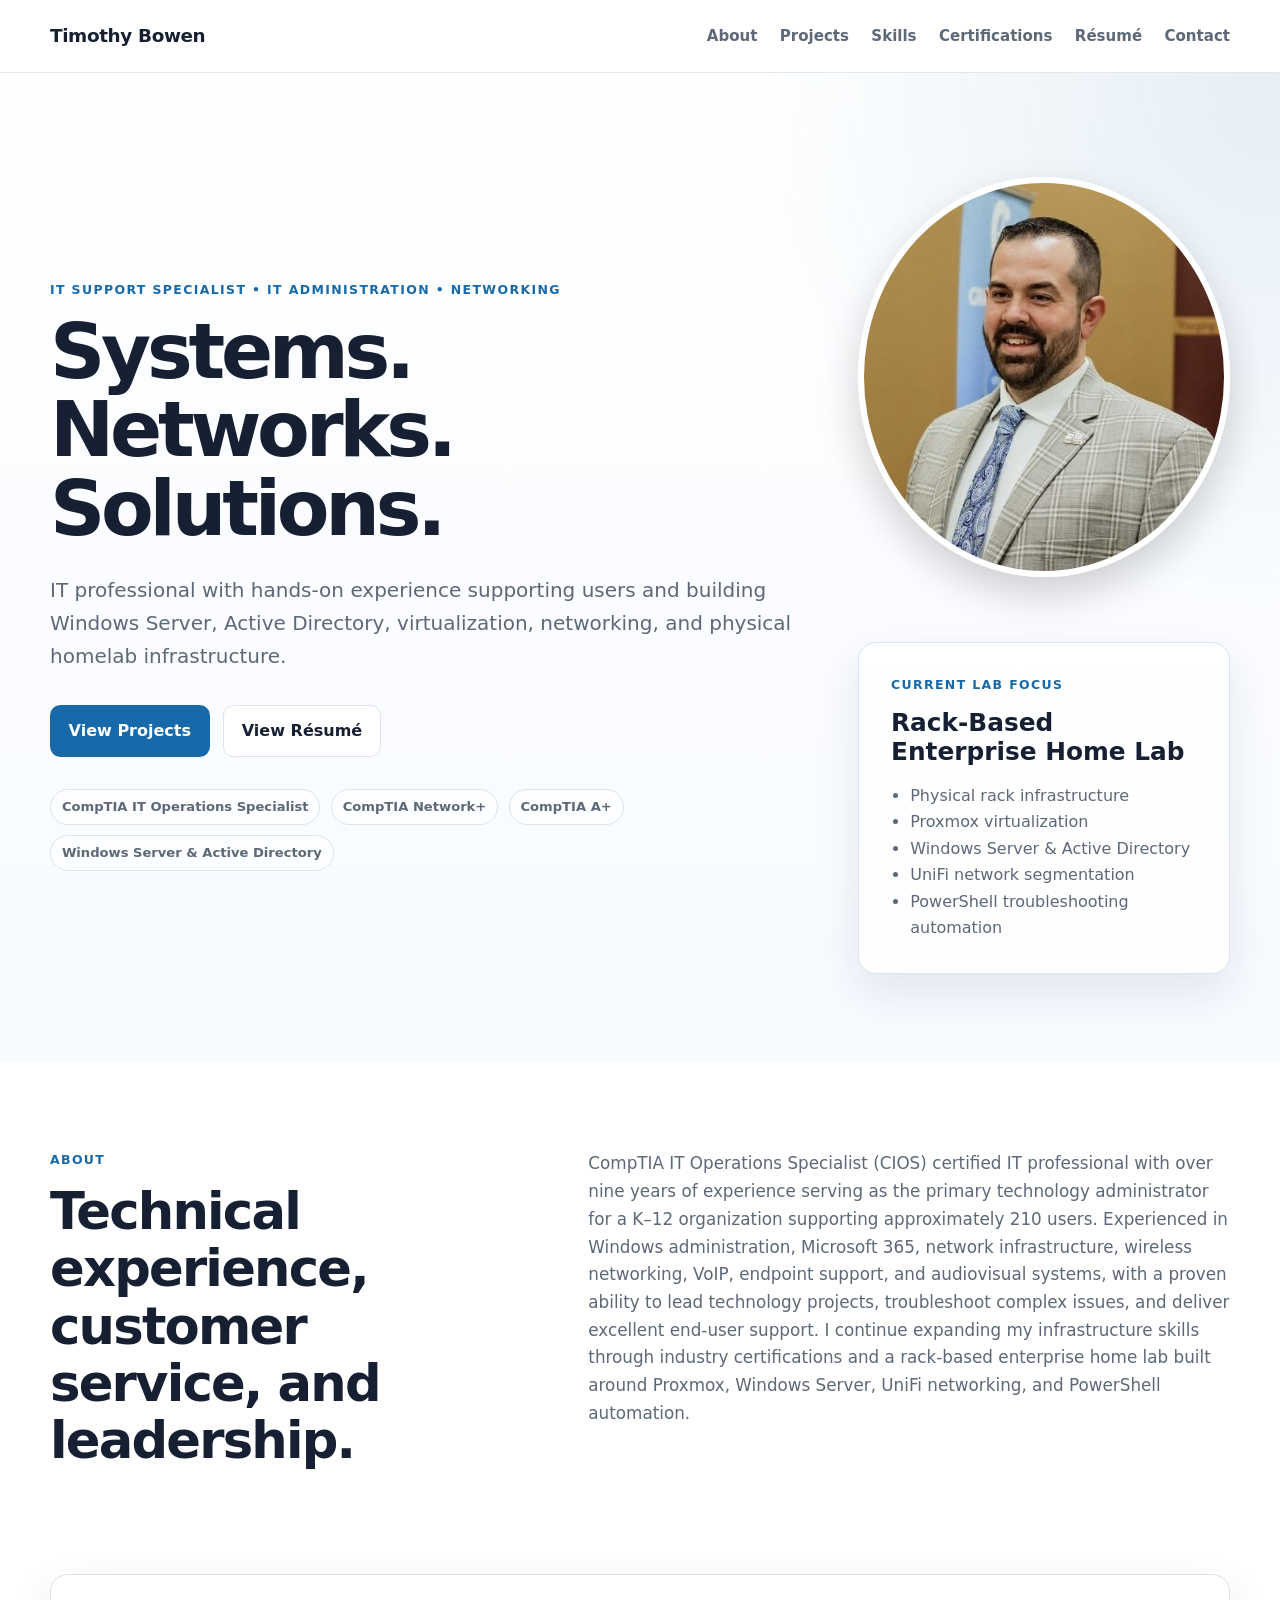
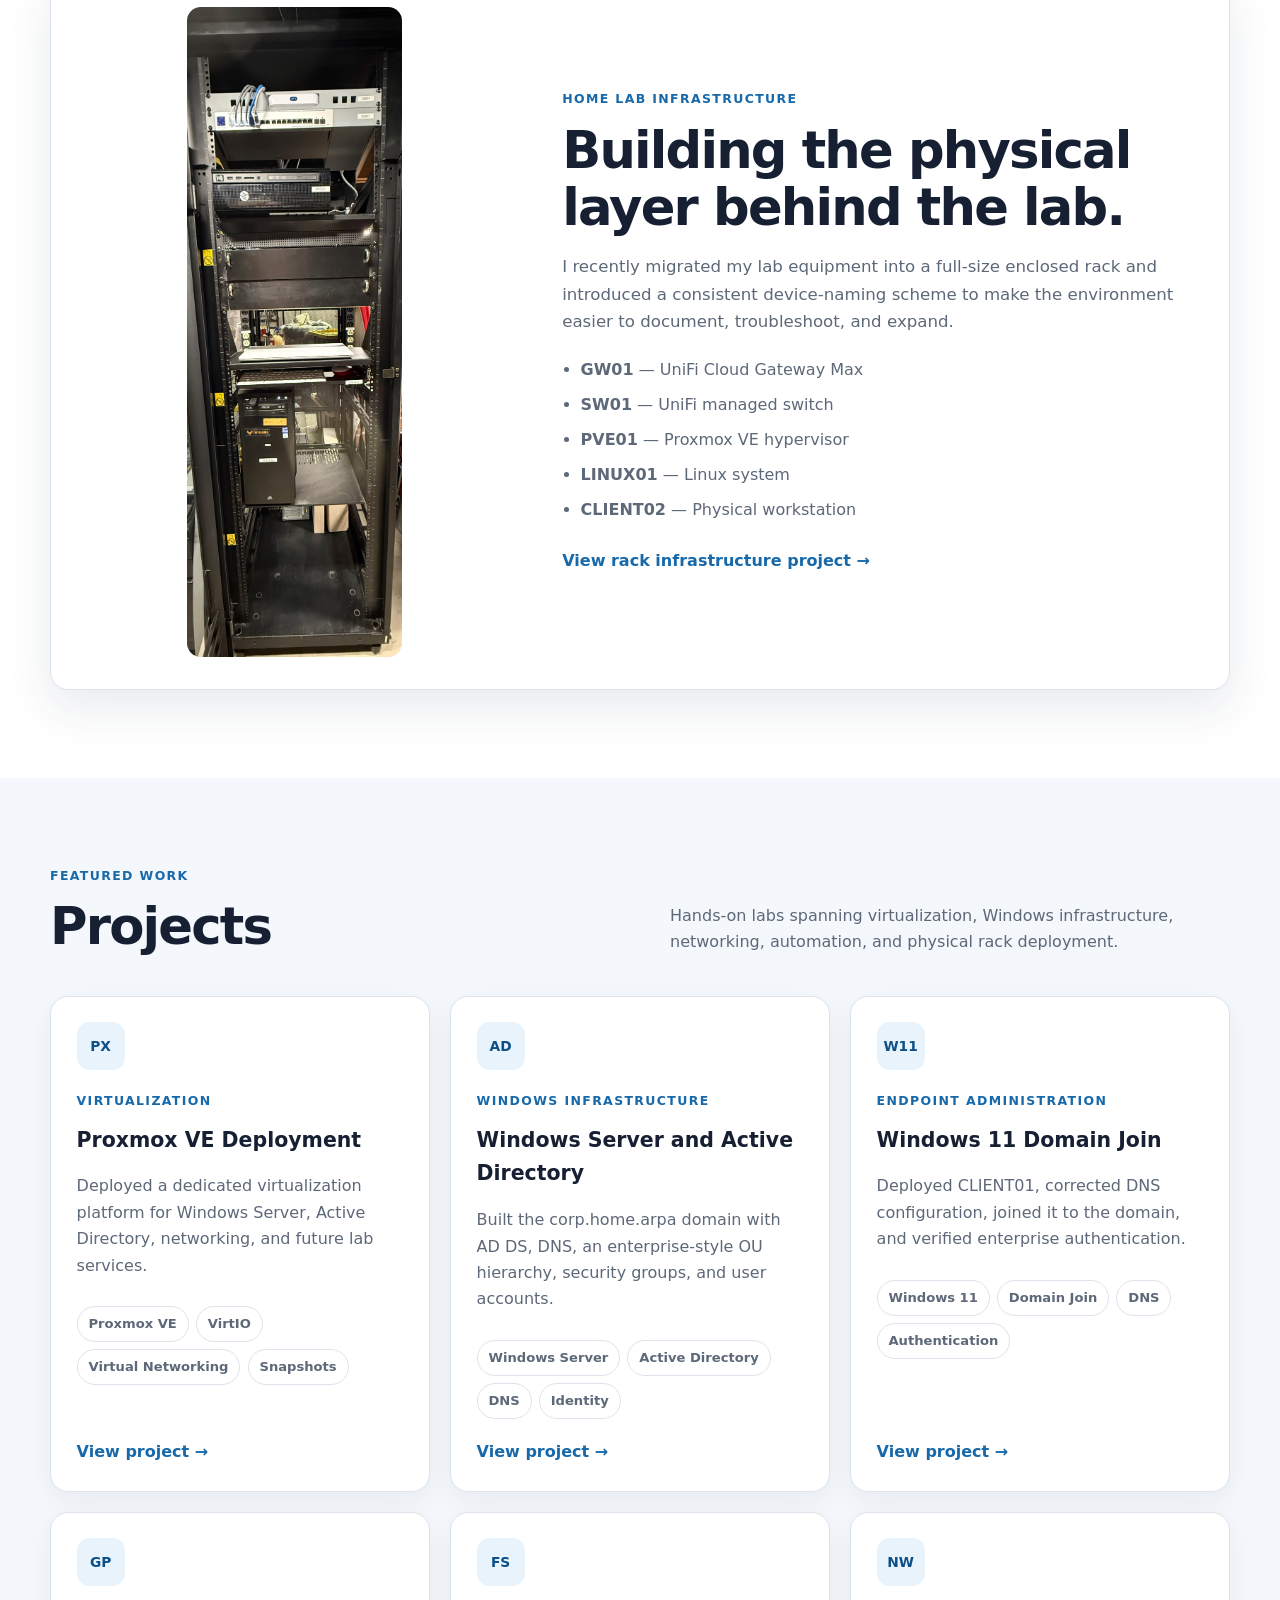
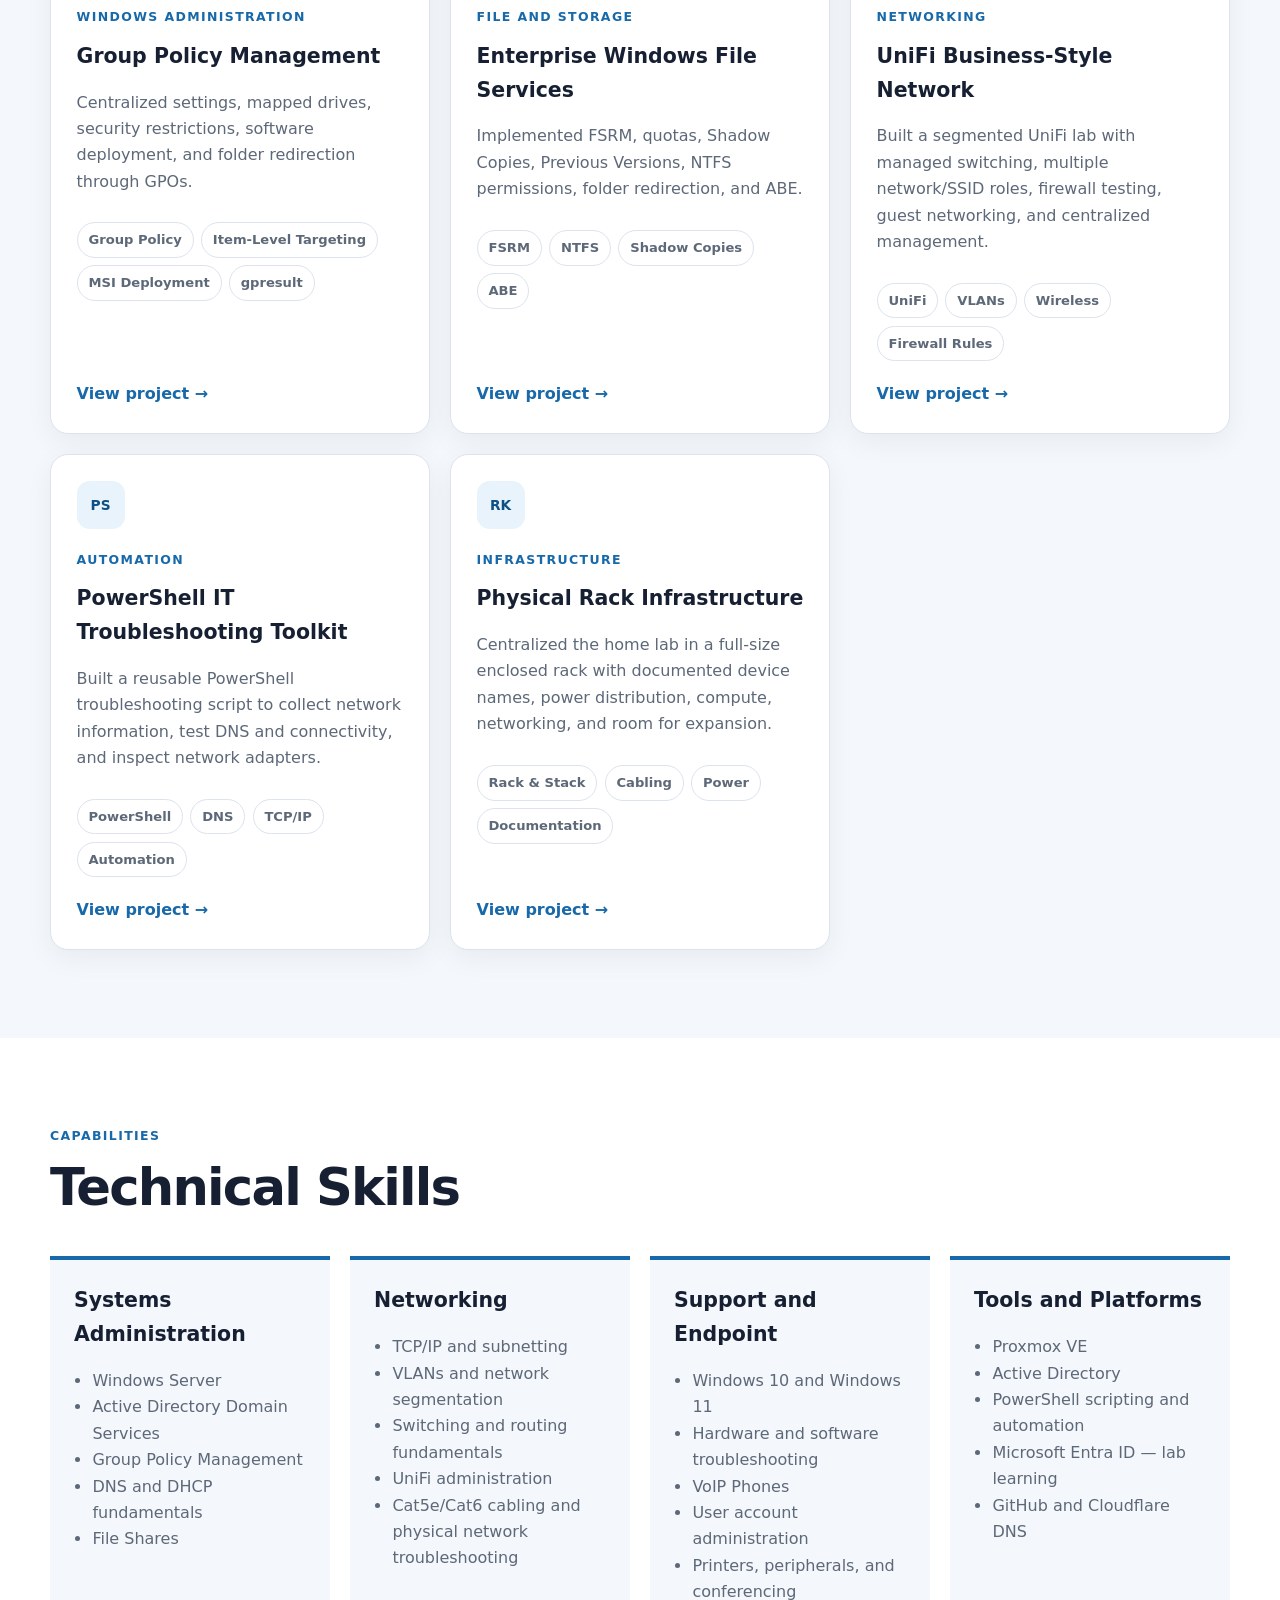
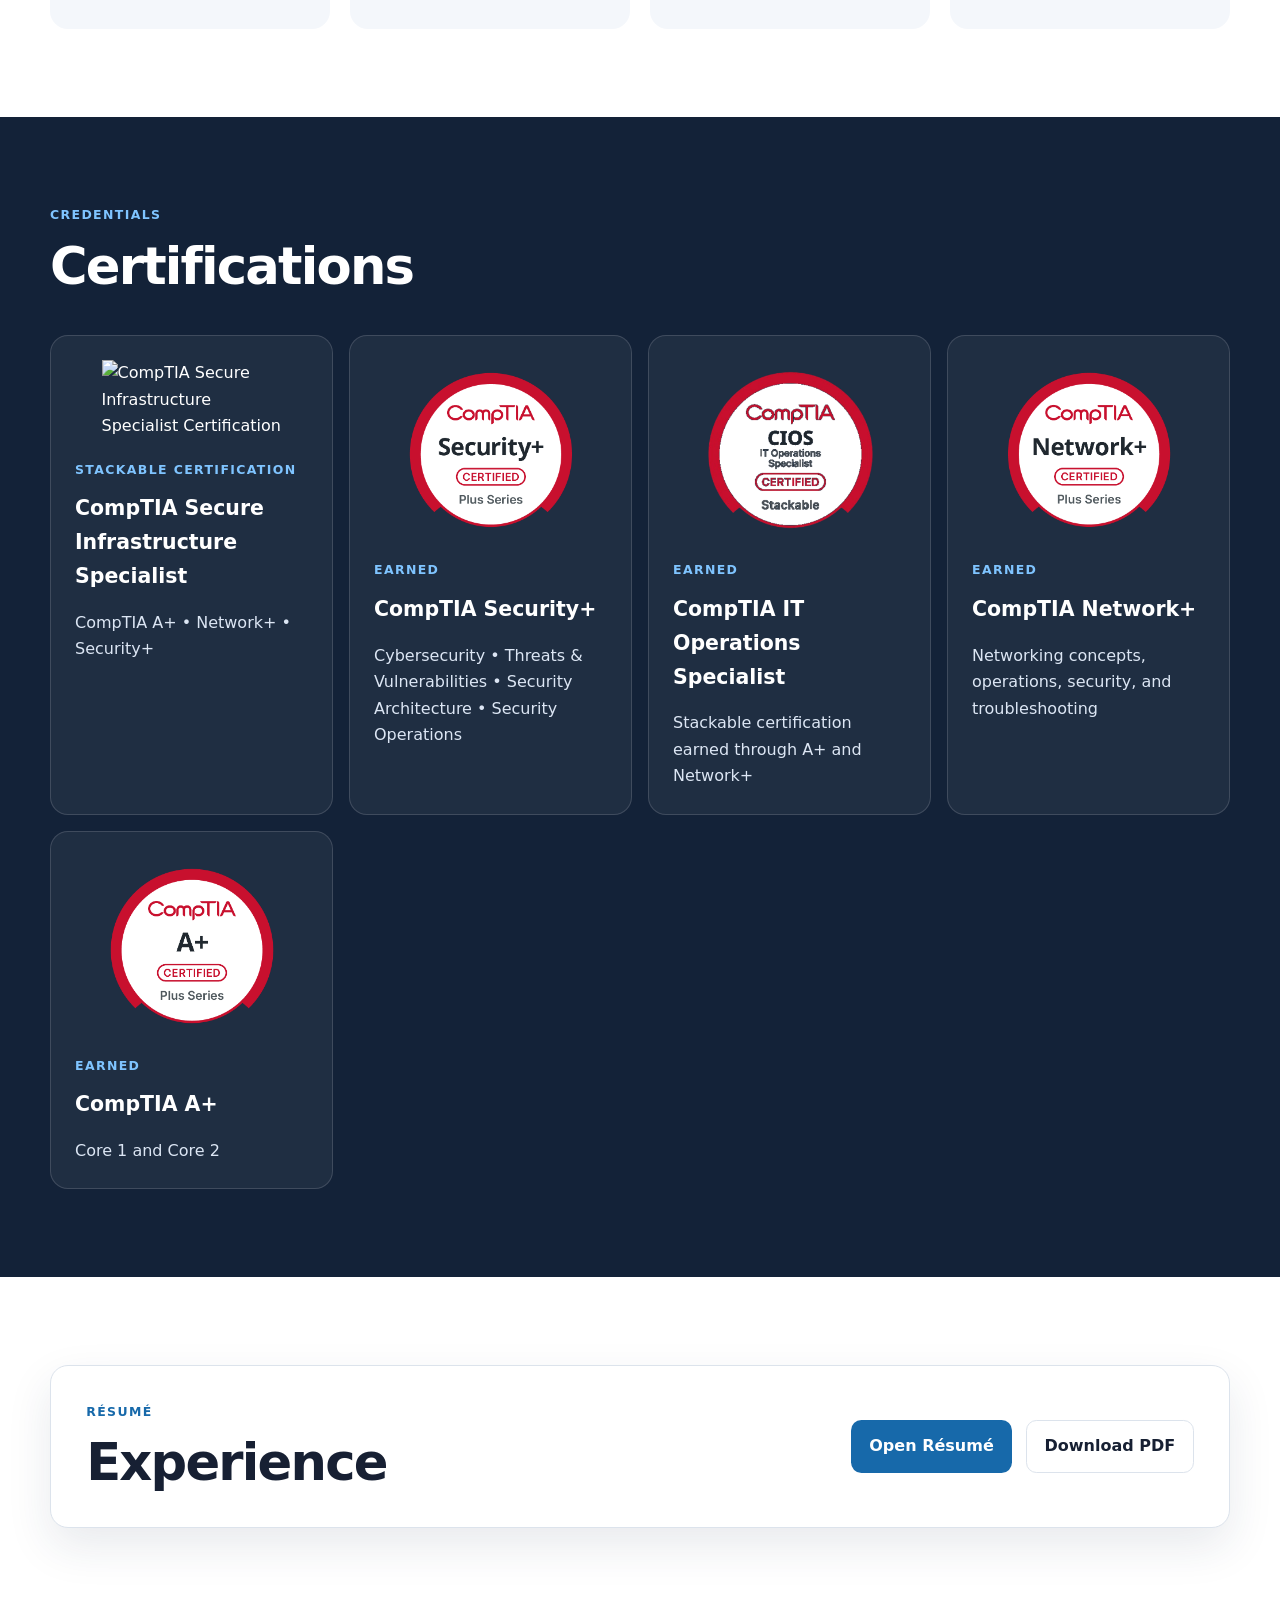
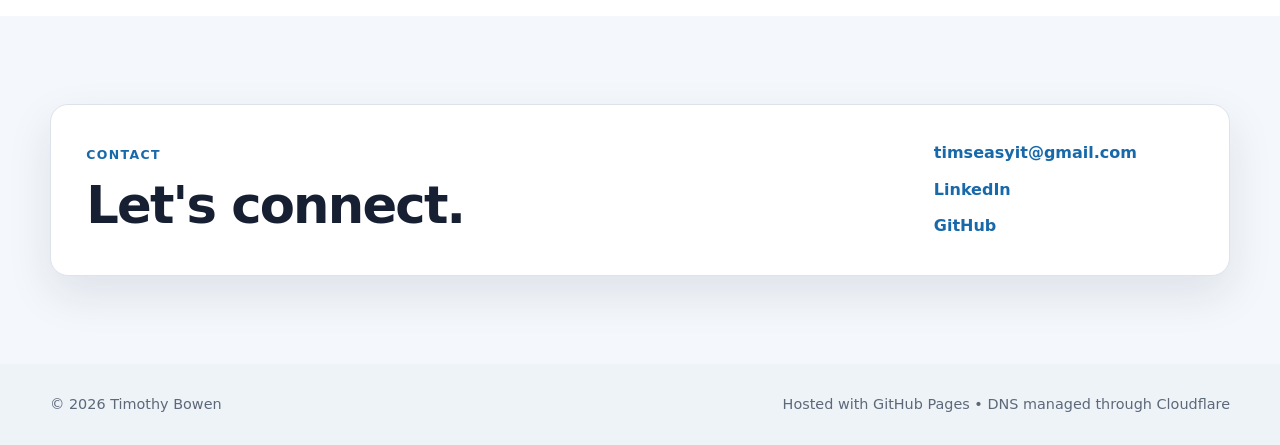
==== commit f3d7ca43: "Update index.html" ====
--- a/index.html
+++ b/index.html
@@ -221,7 +221,7 @@
 <article class="credential-card">
 
     <img
-        src="assets/images/certifications/csis_Certified.pdf"
+        src="assets/images/CSIS_Certified.pdf"
         alt="CompTIA Secure Infrastructure Specialist Certification"
         class="cert-badge">
 
@@ -238,7 +238,7 @@
 <article class="credential-card">
 
     <img
-        src="assets/images/certifications/comptia-security+-png.png"
+        src="assets/images/Security+-png.png"
         alt="CompTIA Security+ Certification"
         class="cert-badge">
 
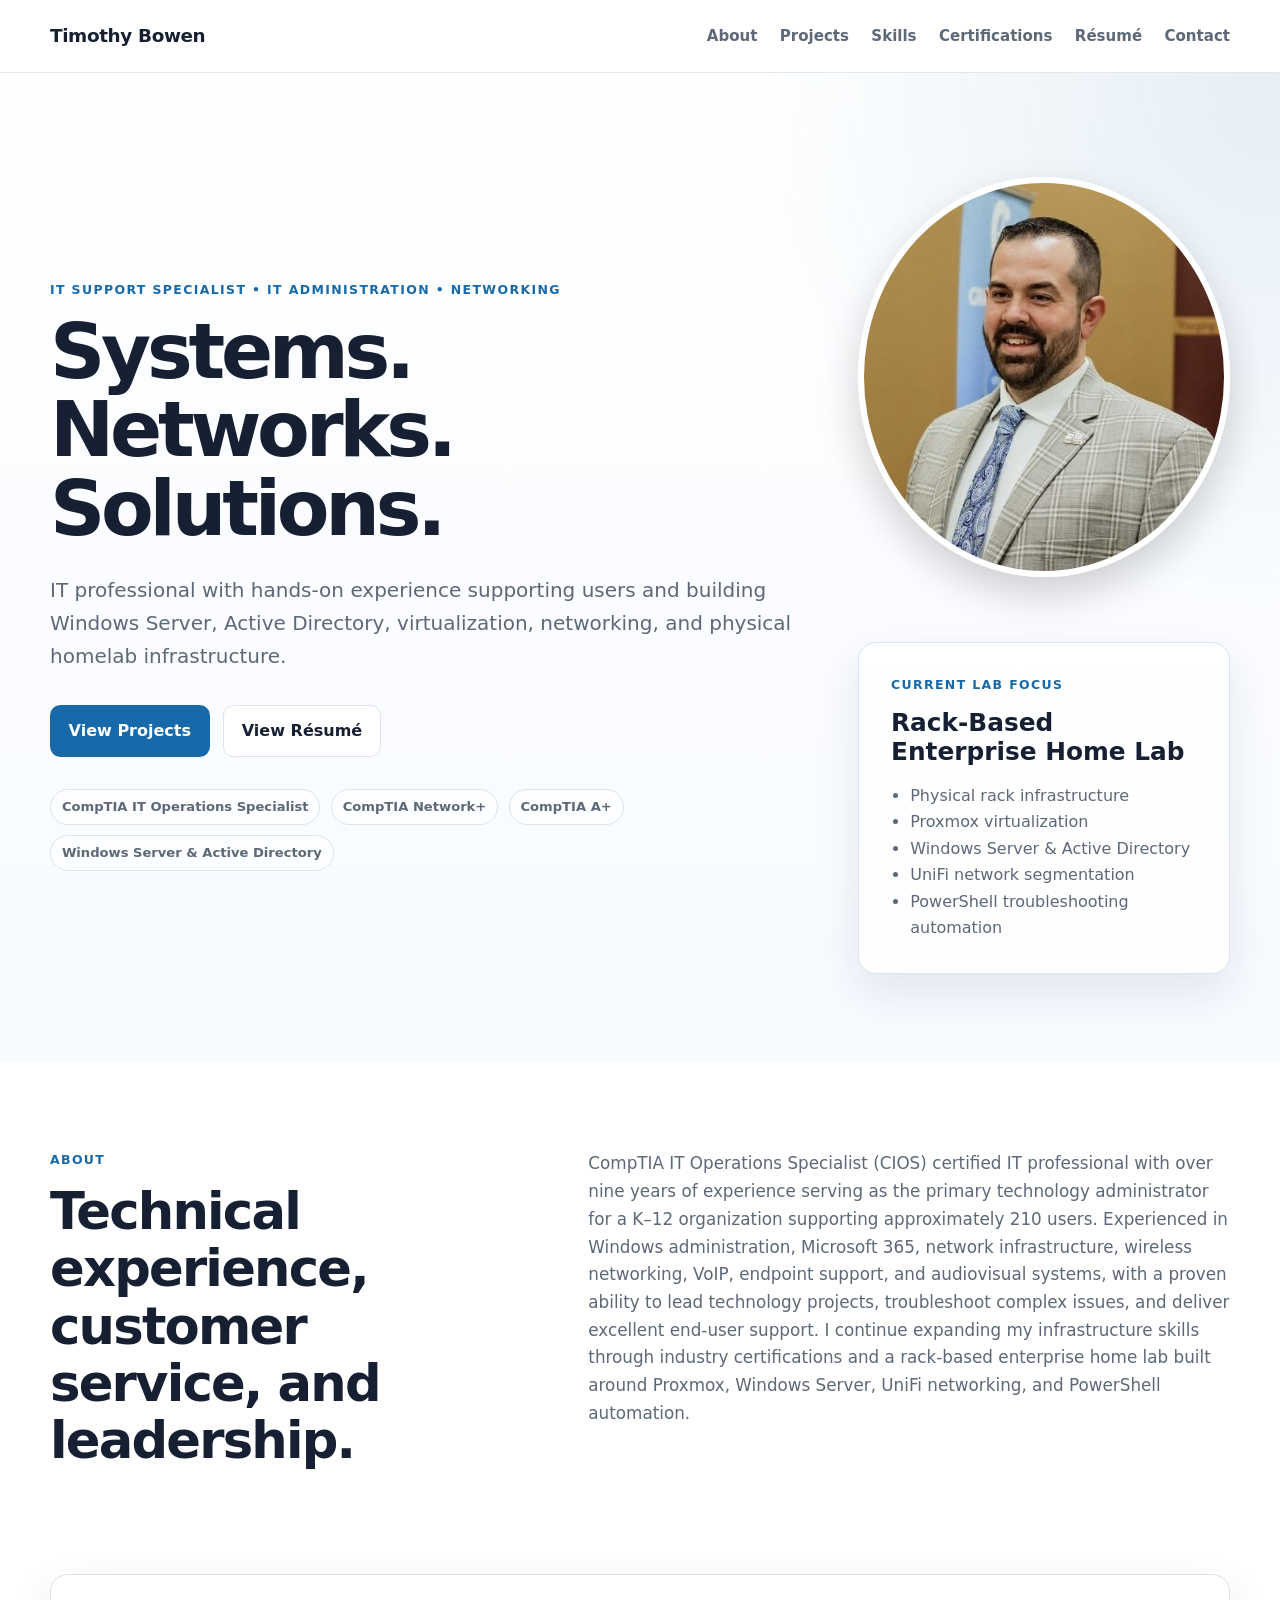
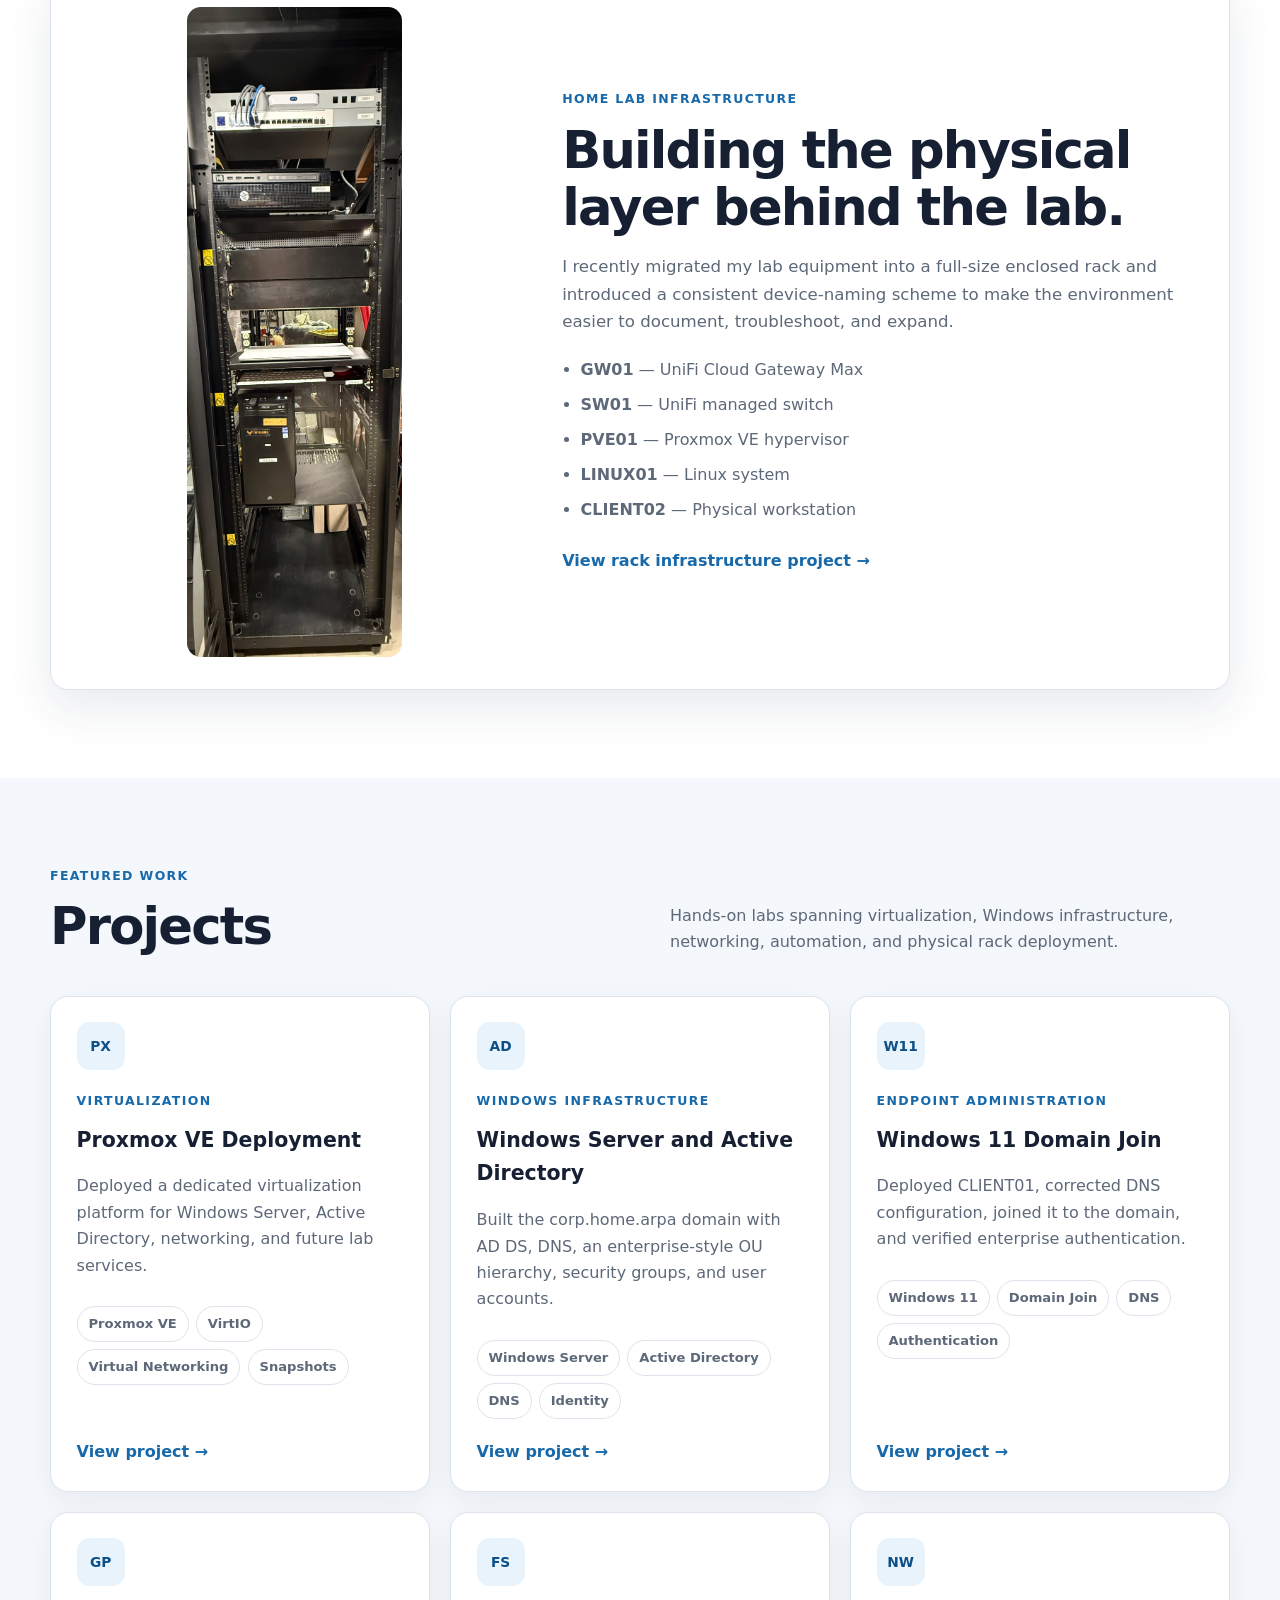
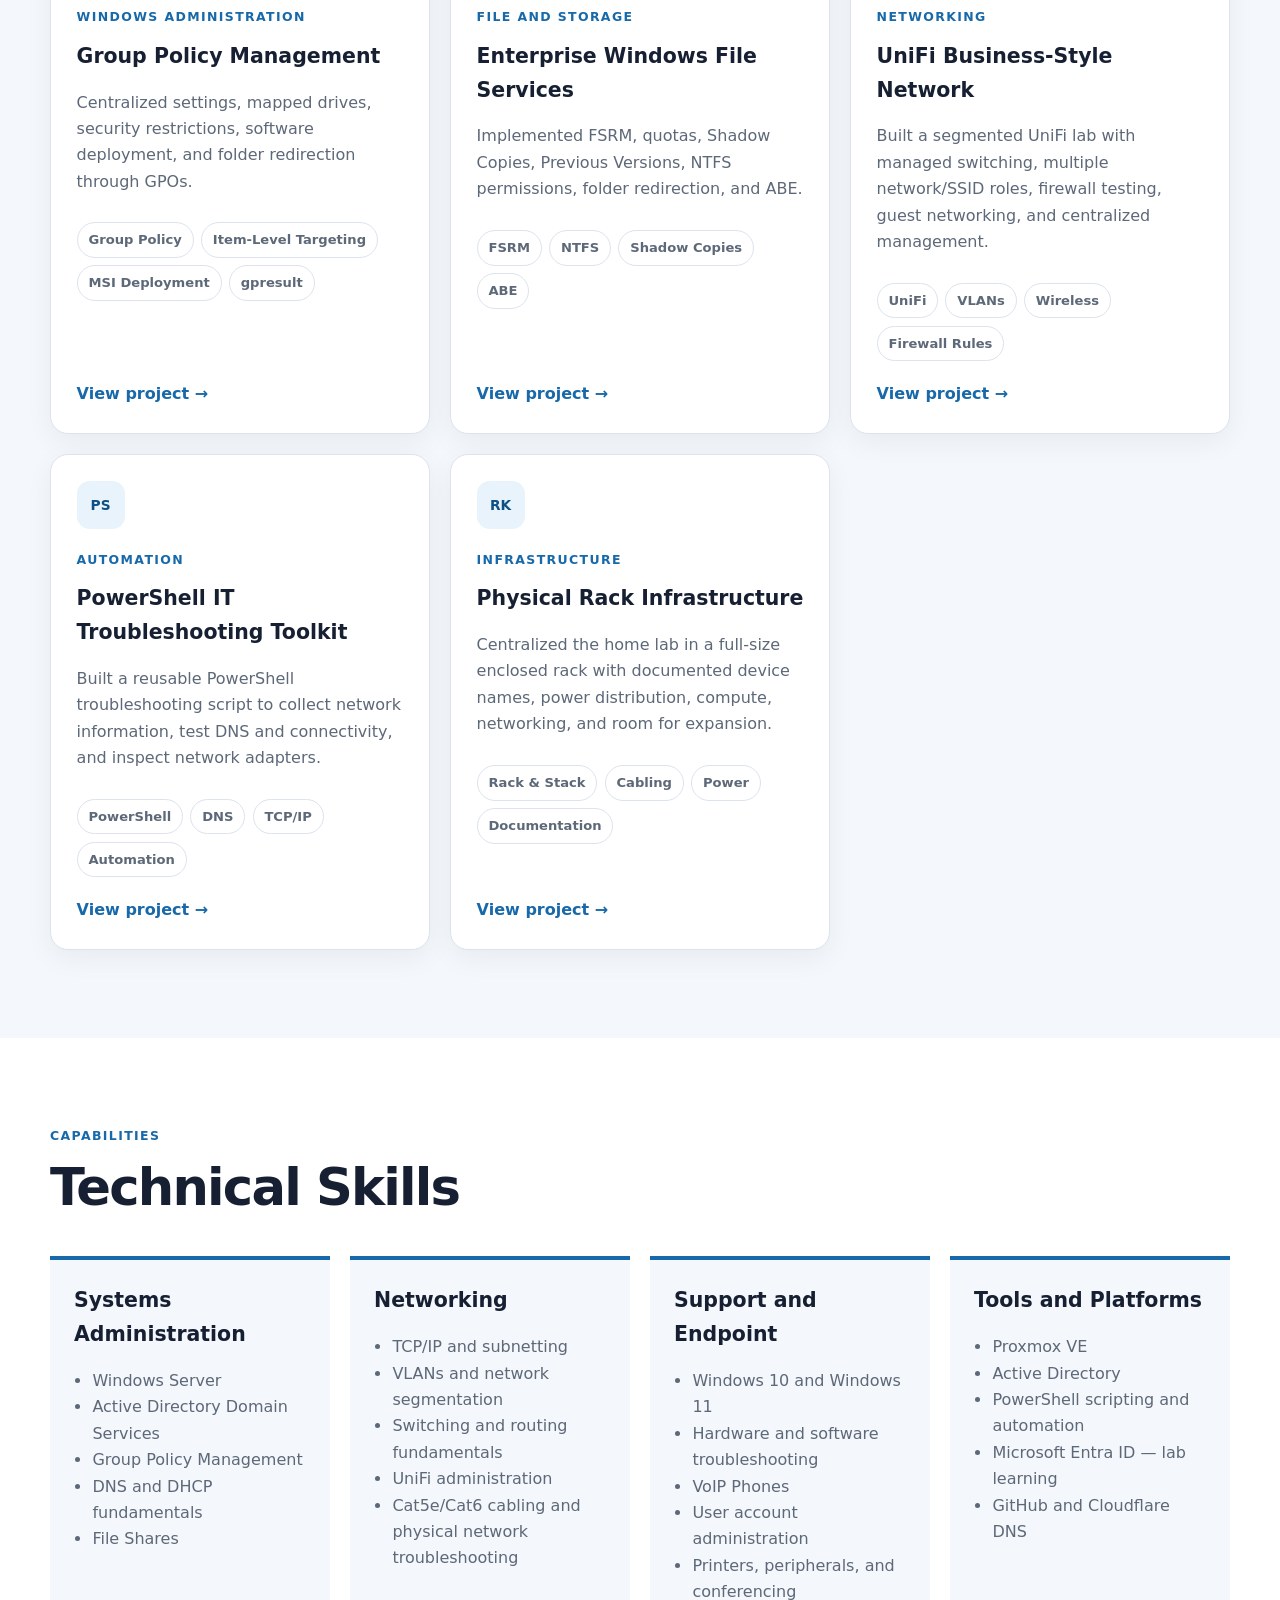
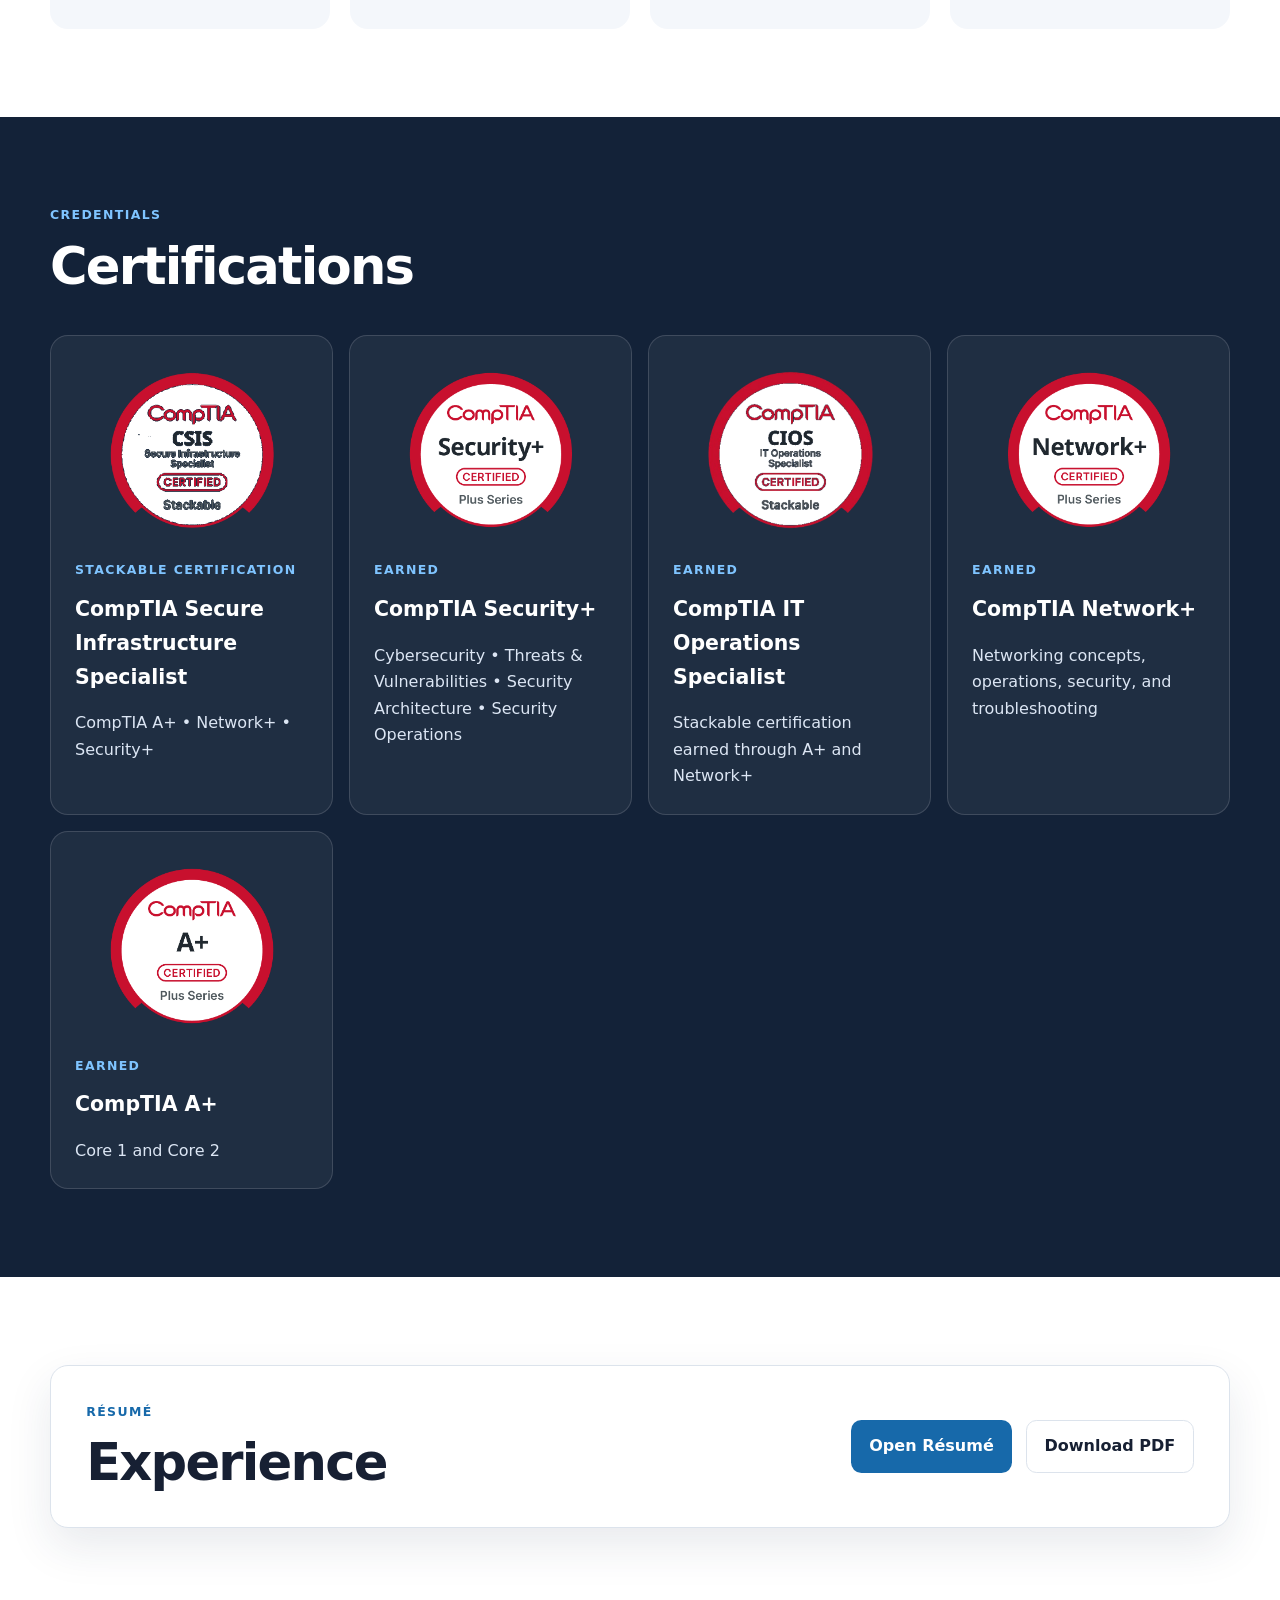
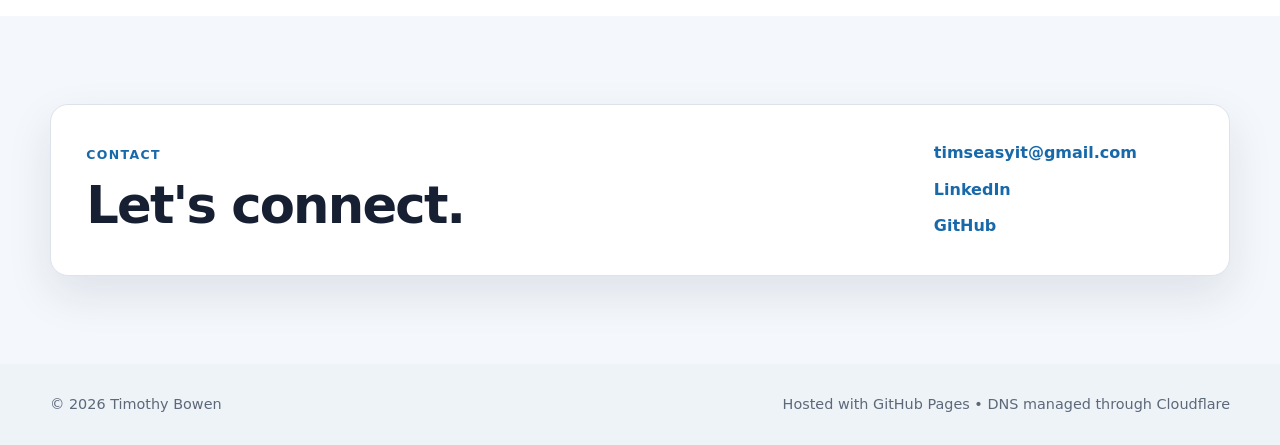
==== commit 51cd4fe4: "Update index.html" ====
--- a/index.html
+++ b/index.html
@@ -221,7 +221,7 @@
 <article class="credential-card">
 
     <img
-        src="assets/images/CSIS_Certified.pdf"
+        src="assets/images/CSIS_Certified.png"
         alt="CompTIA Secure Infrastructure Specialist Certification"
         class="cert-badge">
 
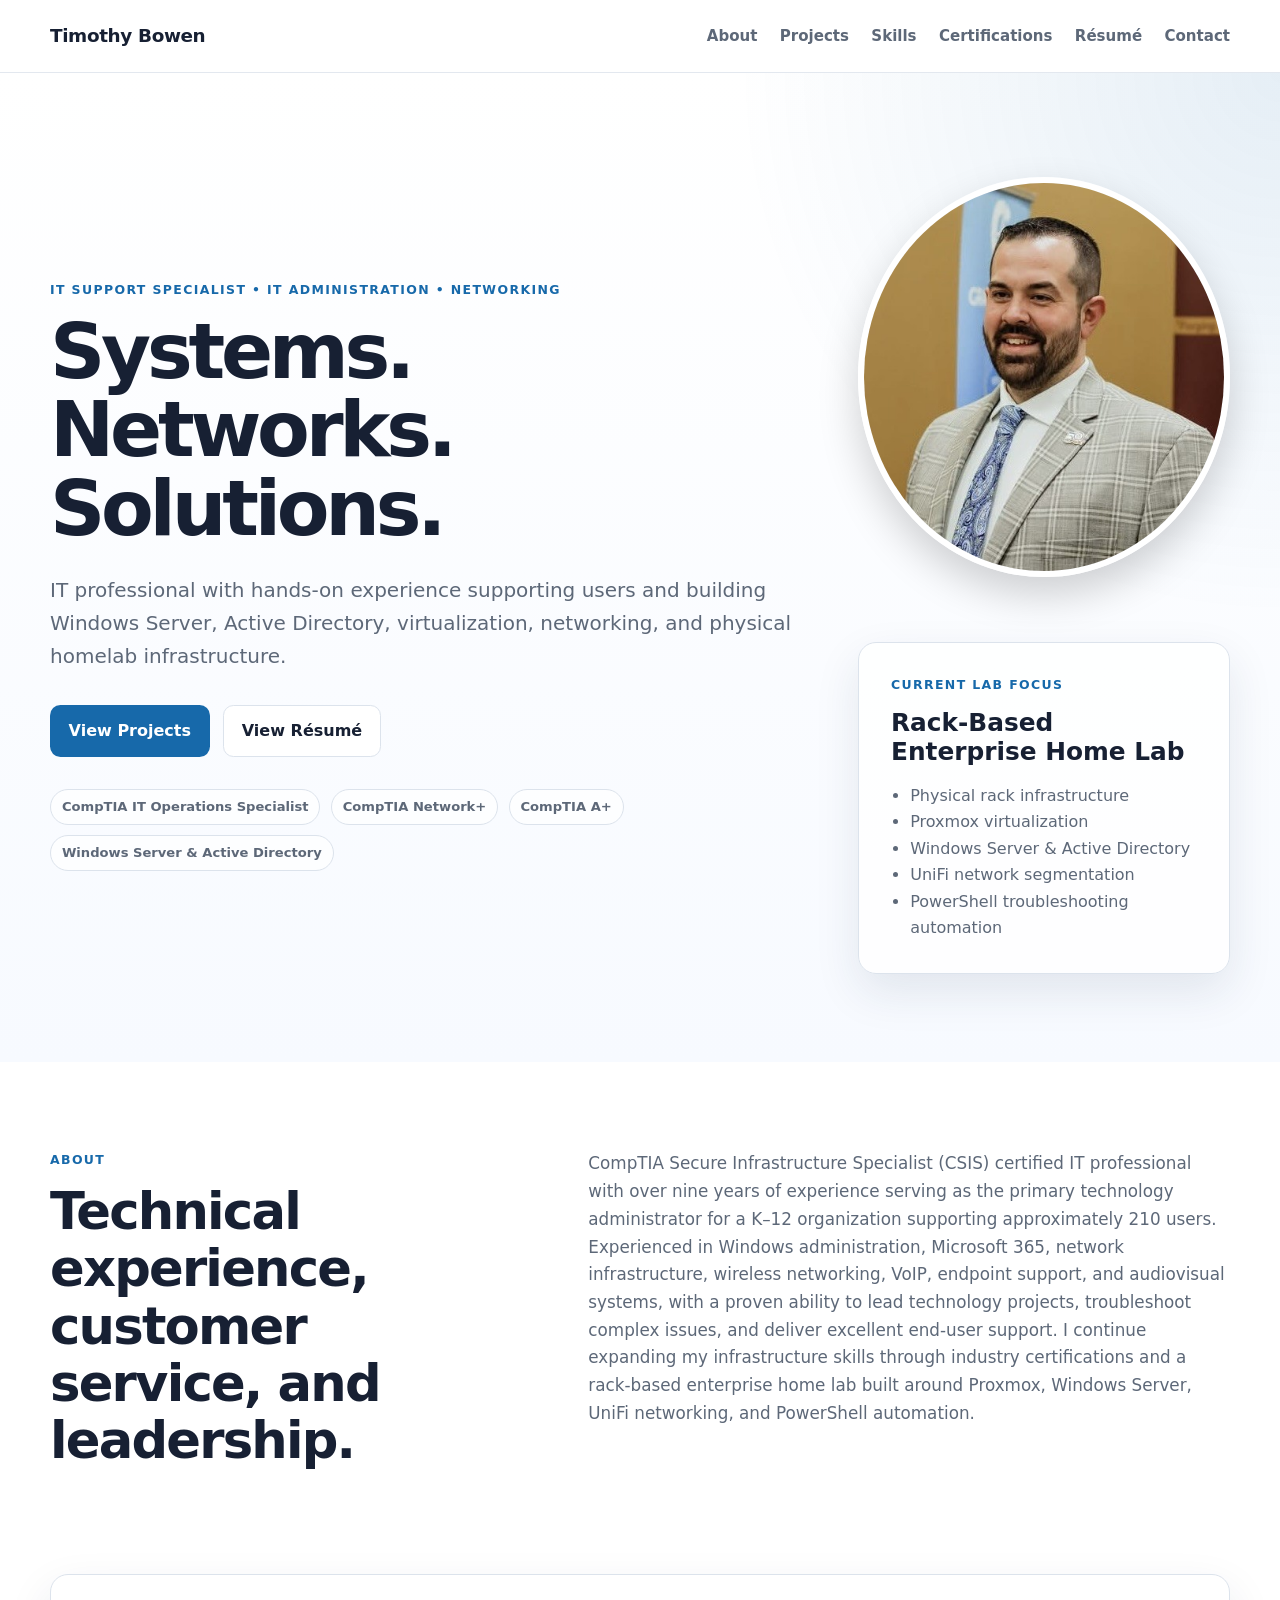
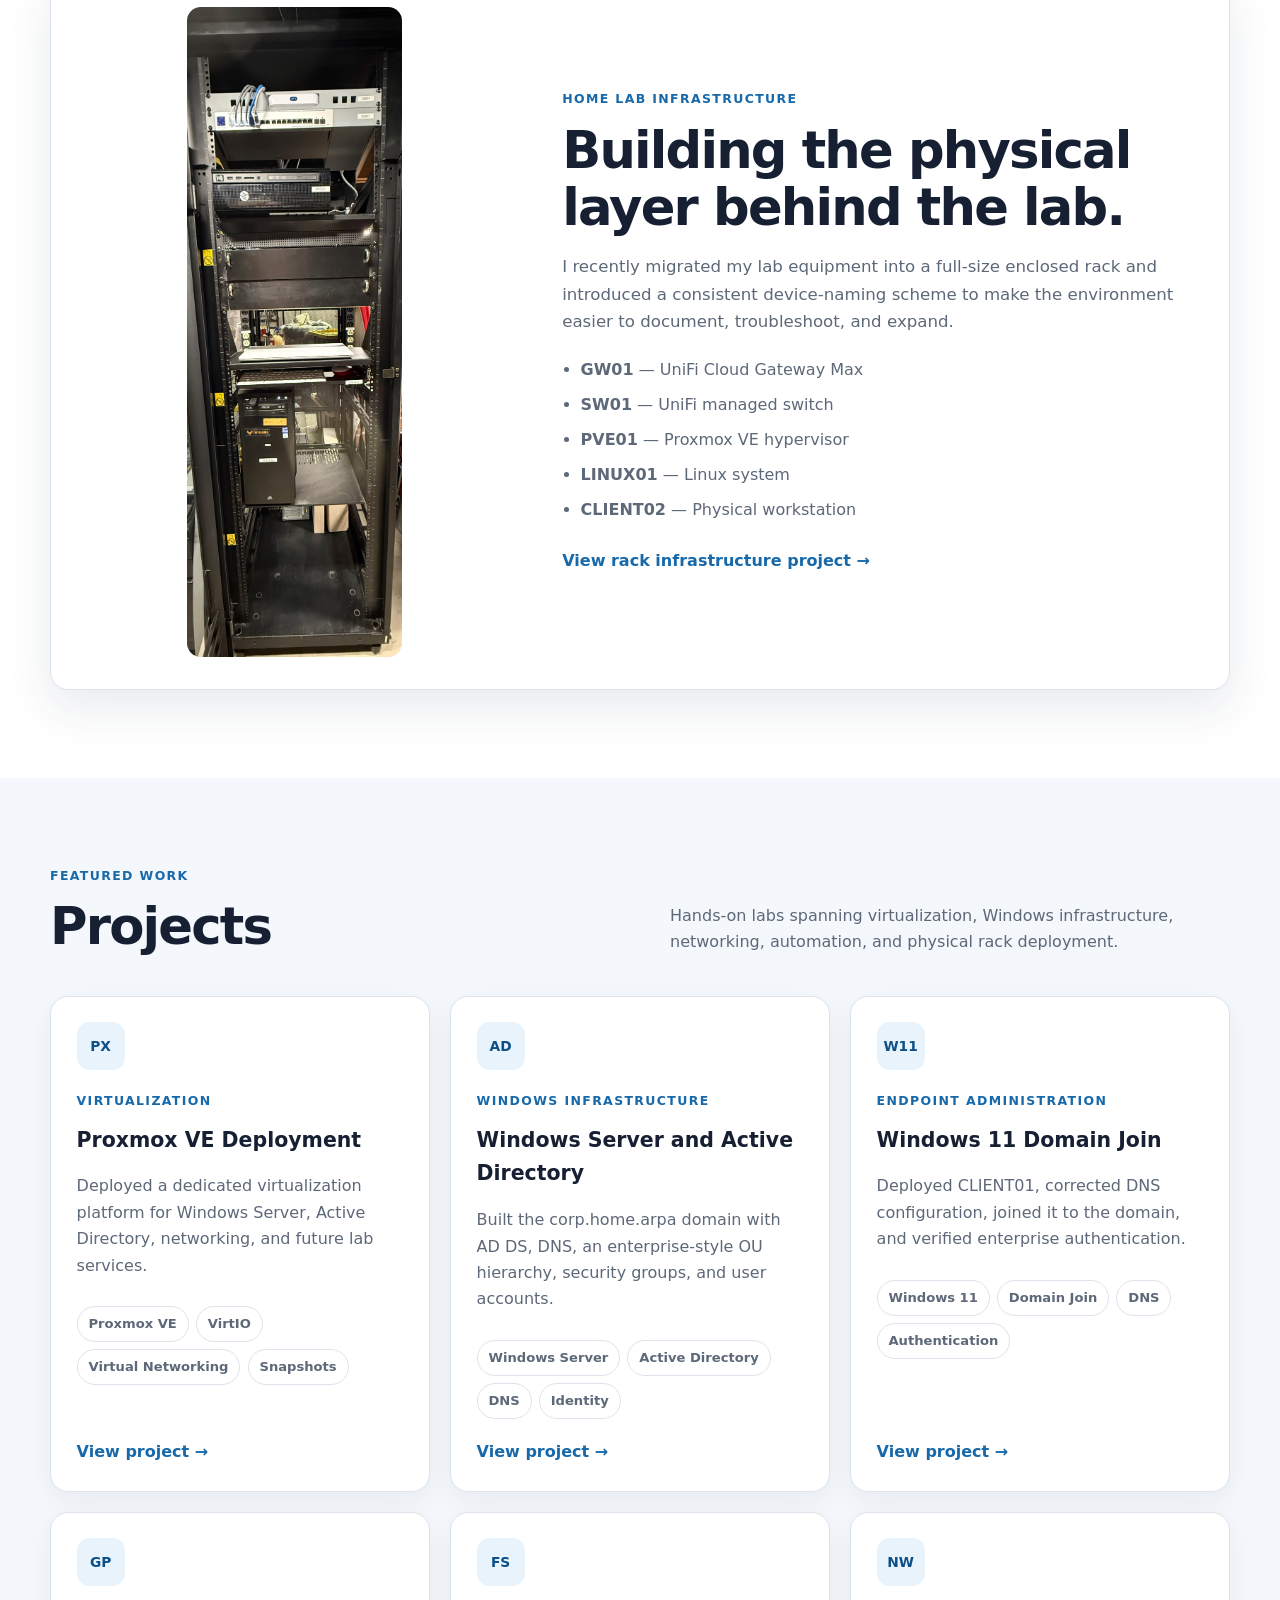
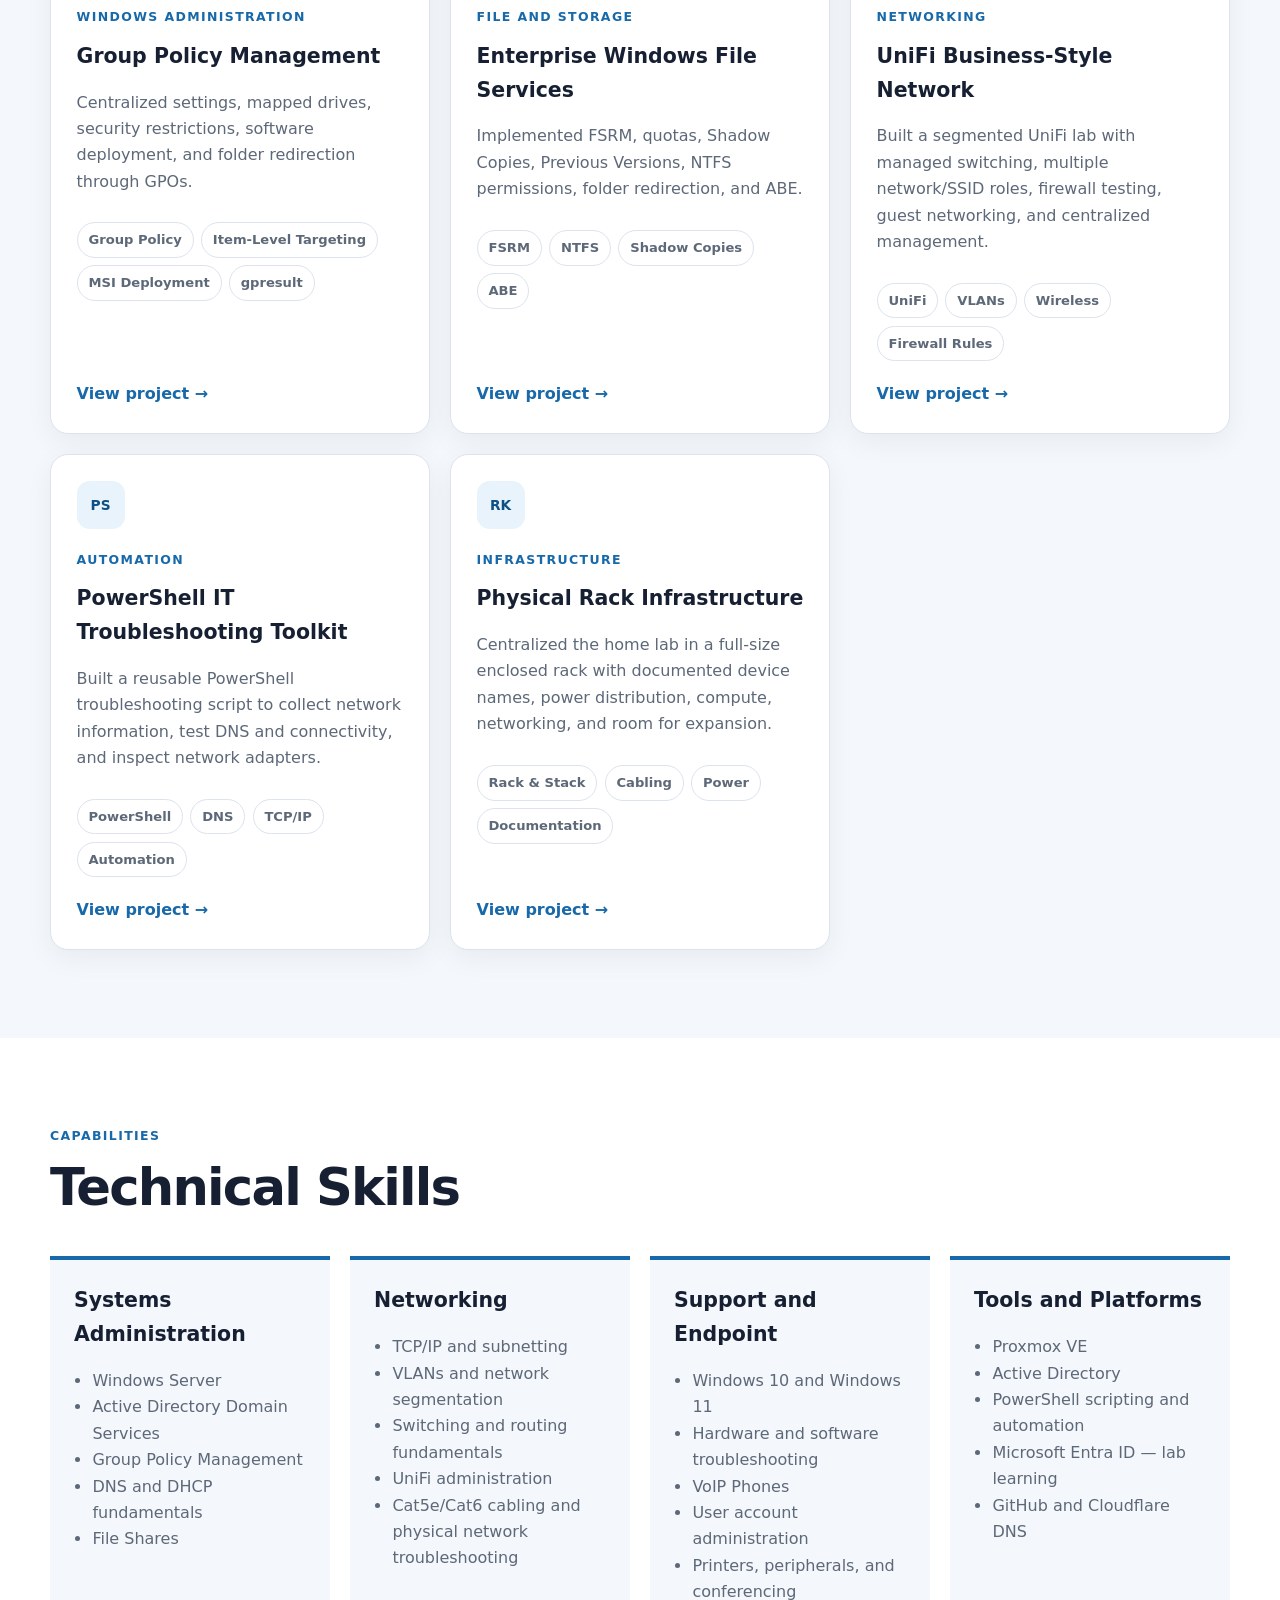
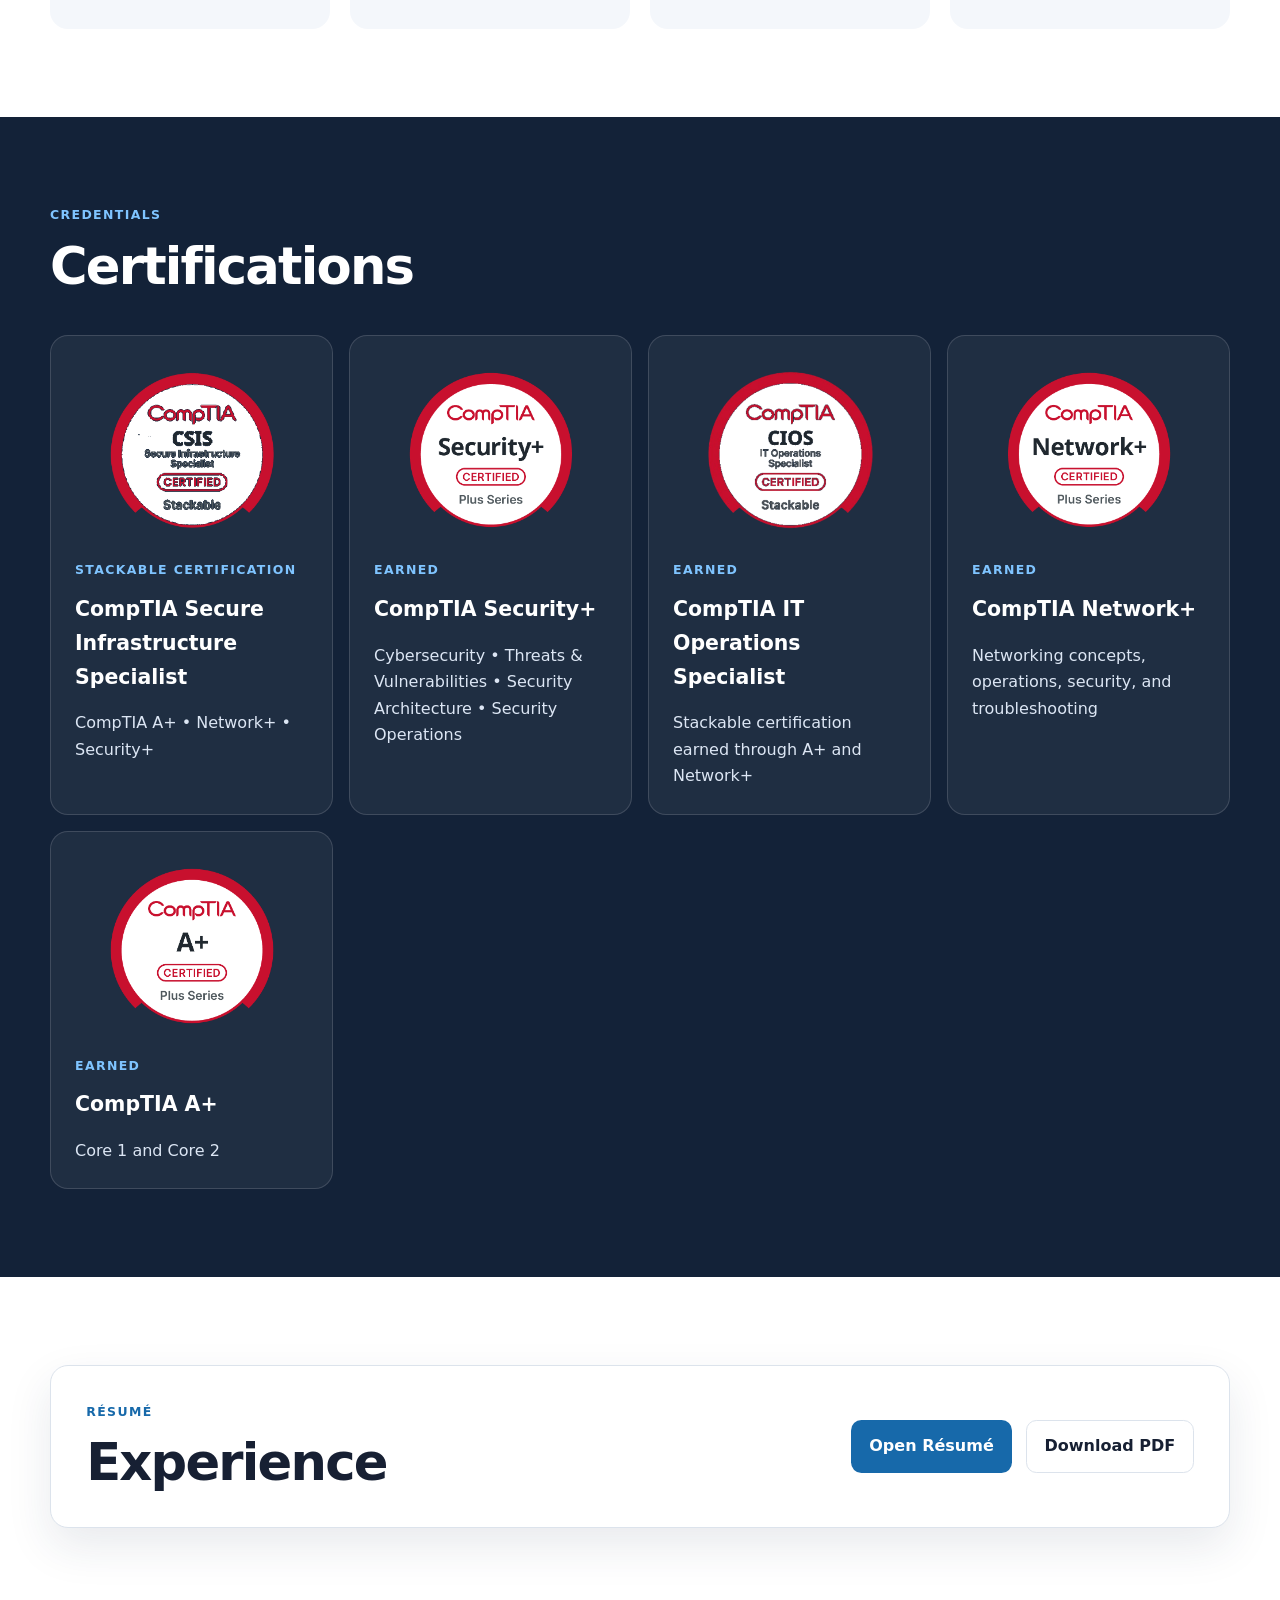
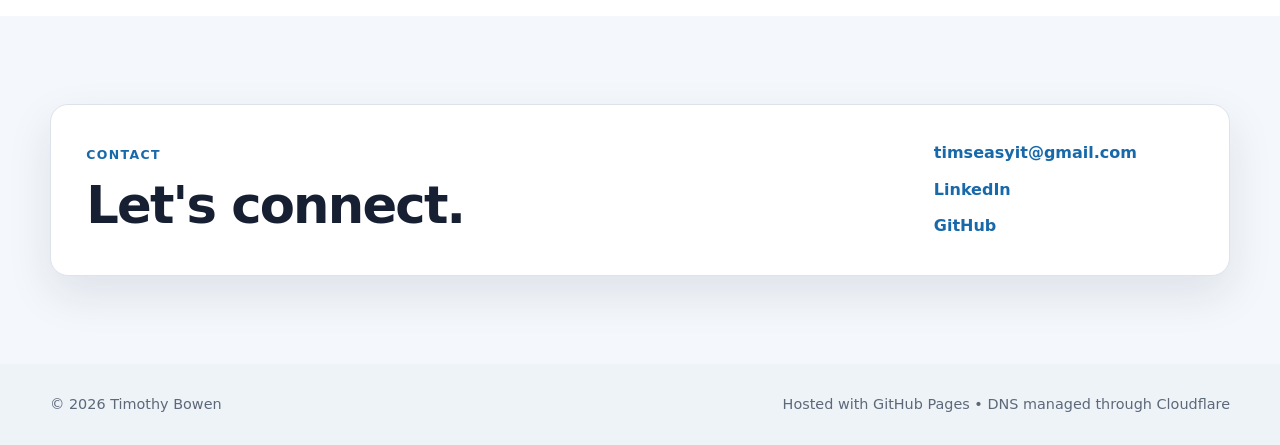
==== commit 420f6b96: "Update index.html" ====
--- a/index.html
+++ b/index.html
@@ -67,7 +67,7 @@
 <h2>Technical experience, customer service, and leadership.</h2>
 </div>
 <div class="prose">
-<p>CompTIA IT Operations Specialist (CIOS) certified IT professional with over nine years of experience serving as the primary technology administrator for a K–12 organization supporting approximately 210 users. Experienced in Windows administration, Microsoft 365, network infrastructure, wireless networking, VoIP, endpoint support, and audiovisual systems, with a proven ability to lead technology projects, troubleshoot complex issues, and deliver excellent end-user support. I continue expanding my infrastructure skills through industry certifications and a rack-based enterprise home lab built around Proxmox, Windows Server, UniFi networking, and PowerShell automation.</p>
+<p>CompTIA Secure Infrastructure Specialist (CSIS) certified IT professional with over nine years of experience serving as the primary technology administrator for a K–12 organization supporting approximately 210 users. Experienced in Windows administration, Microsoft 365, network infrastructure, wireless networking, VoIP, endpoint support, and audiovisual systems, with a proven ability to lead technology projects, troubleshoot complex issues, and deliver excellent end-user support. I continue expanding my infrastructure skills through industry certifications and a rack-based enterprise home lab built around Proxmox, Windows Server, UniFi networking, and PowerShell automation.</p>
 
 </div>
 </div>
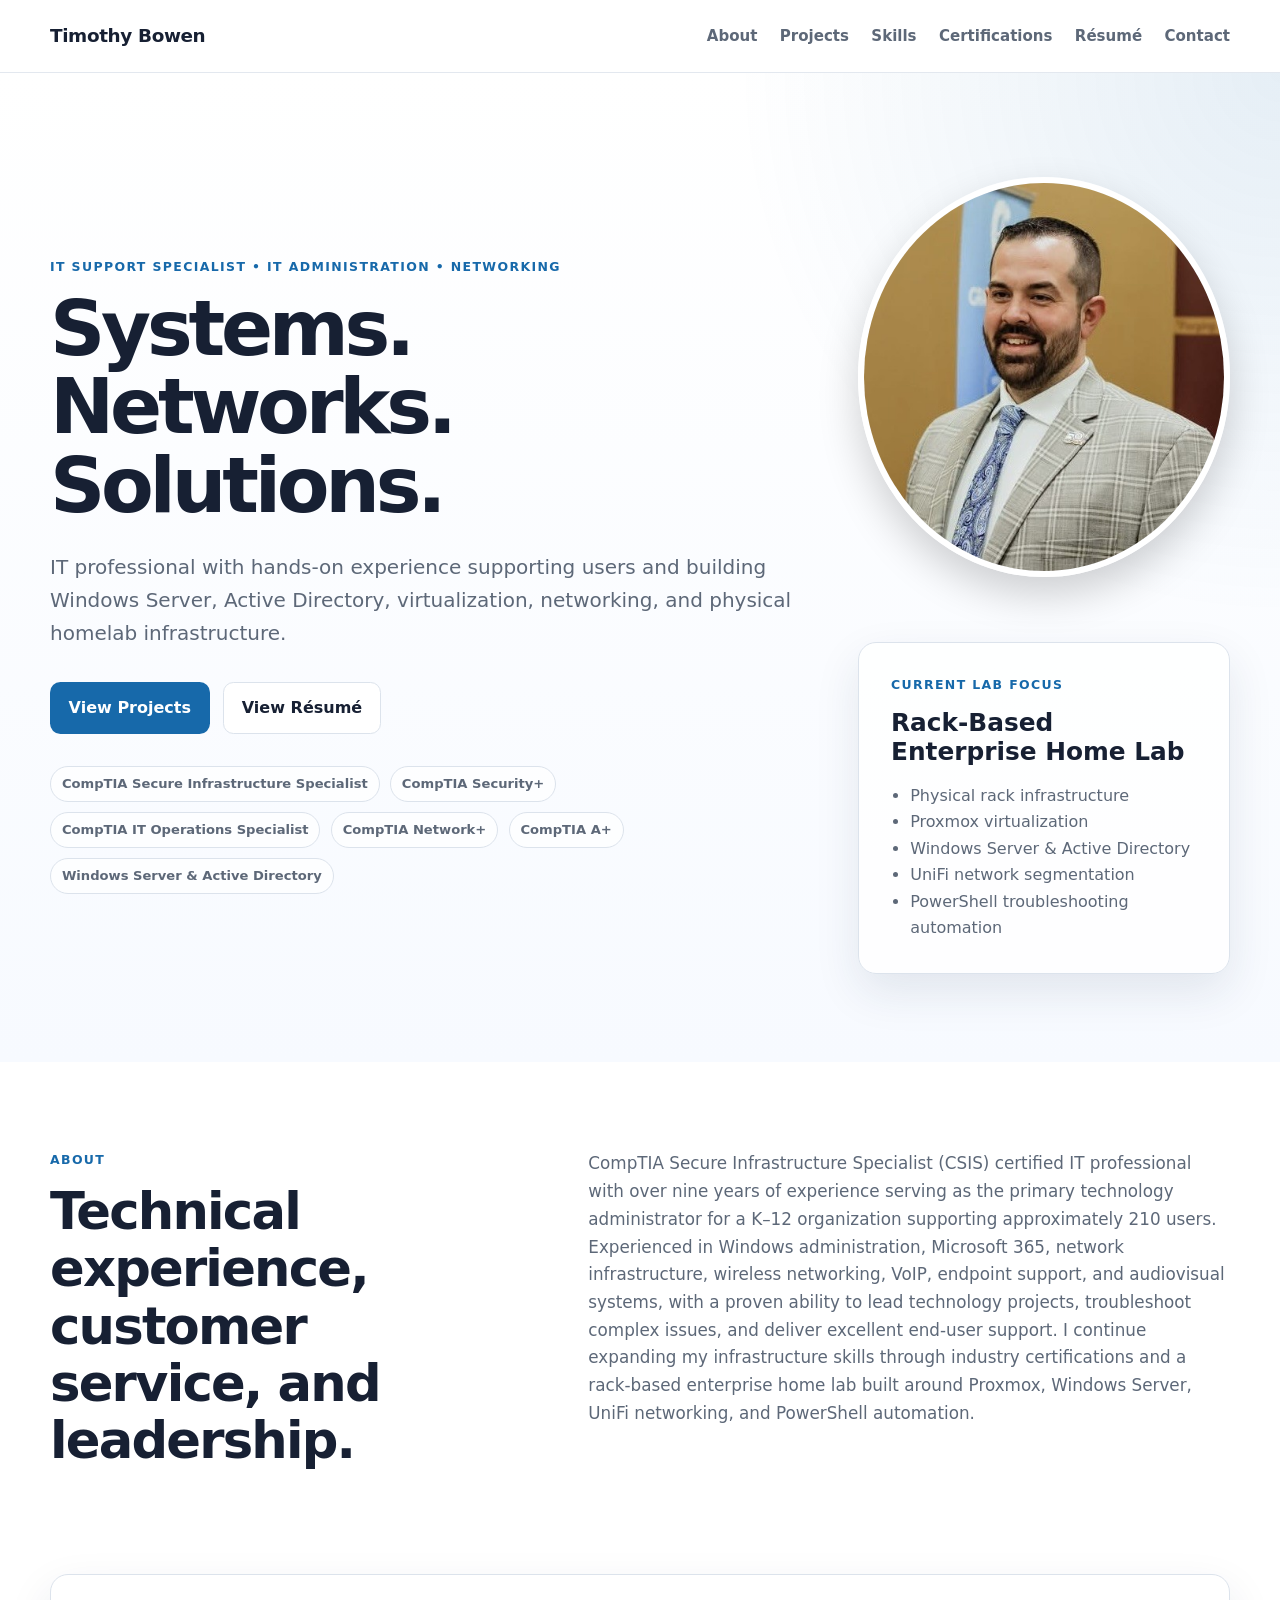
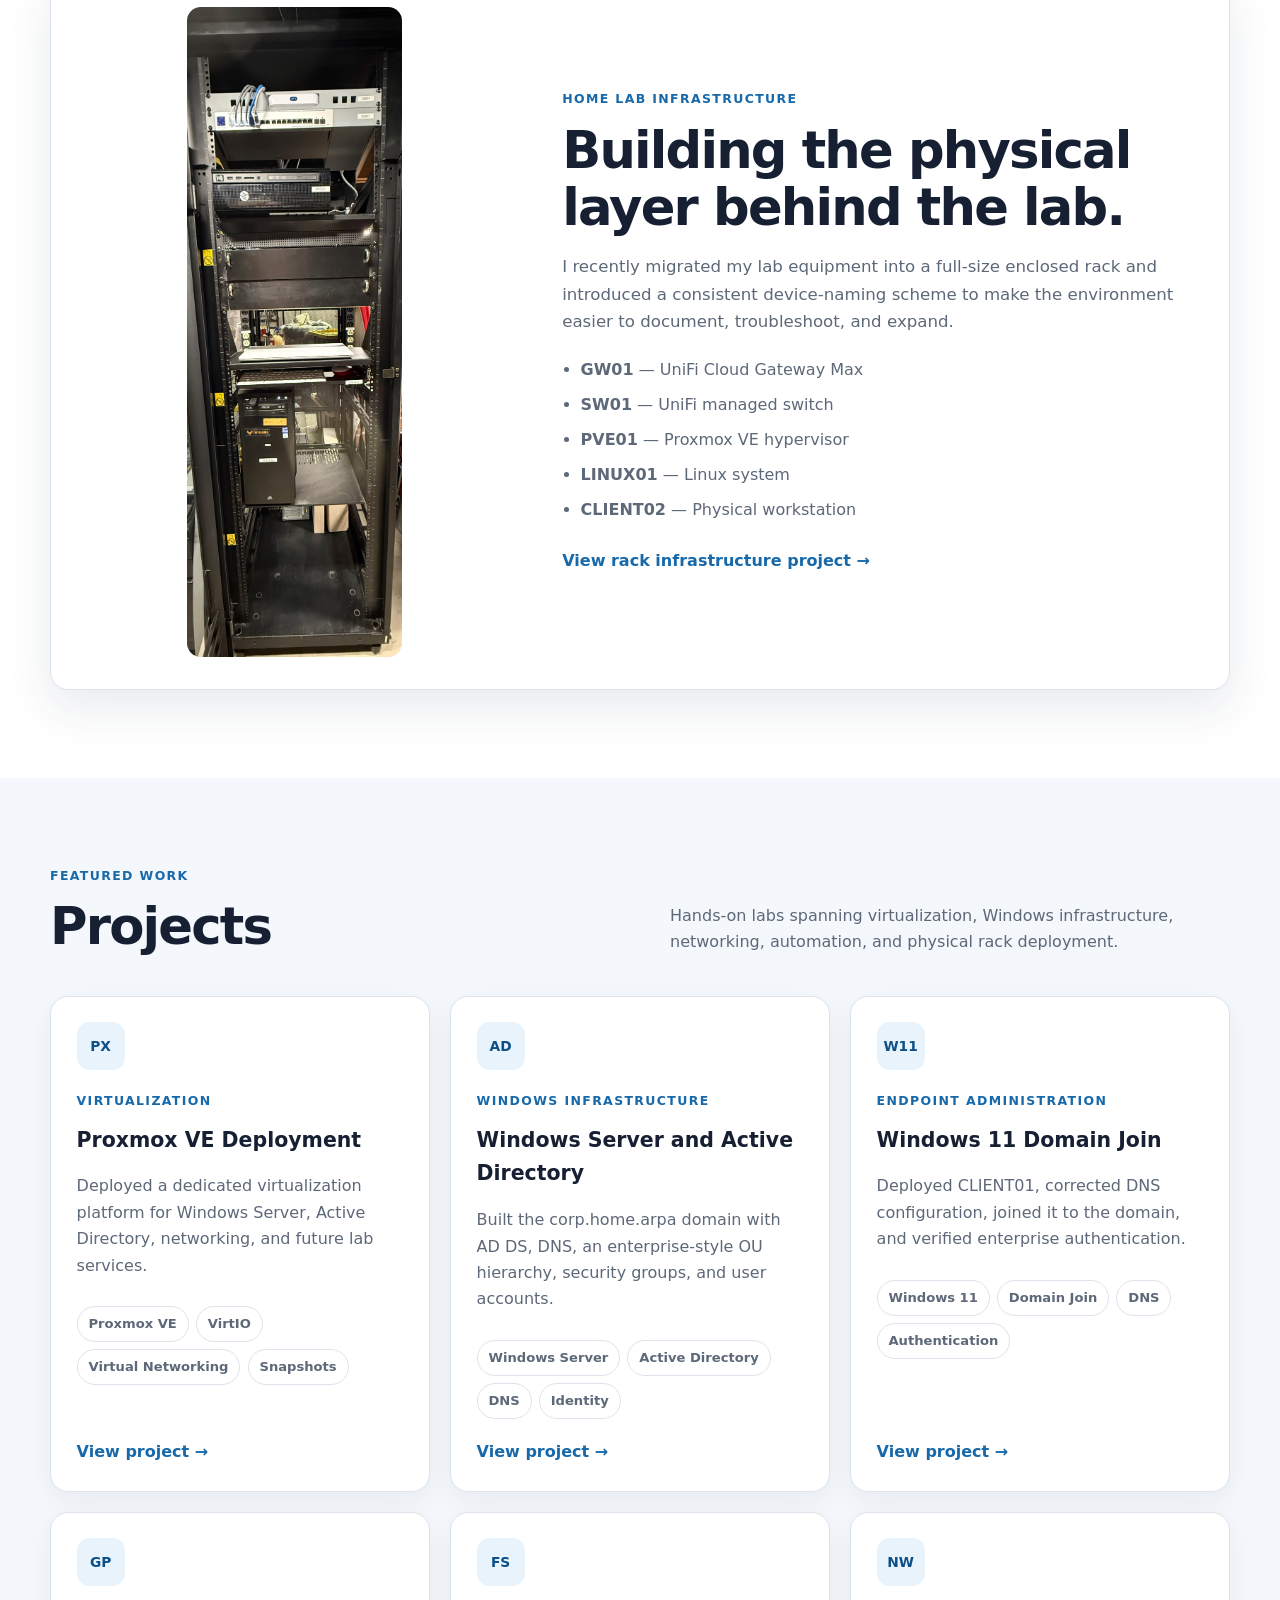
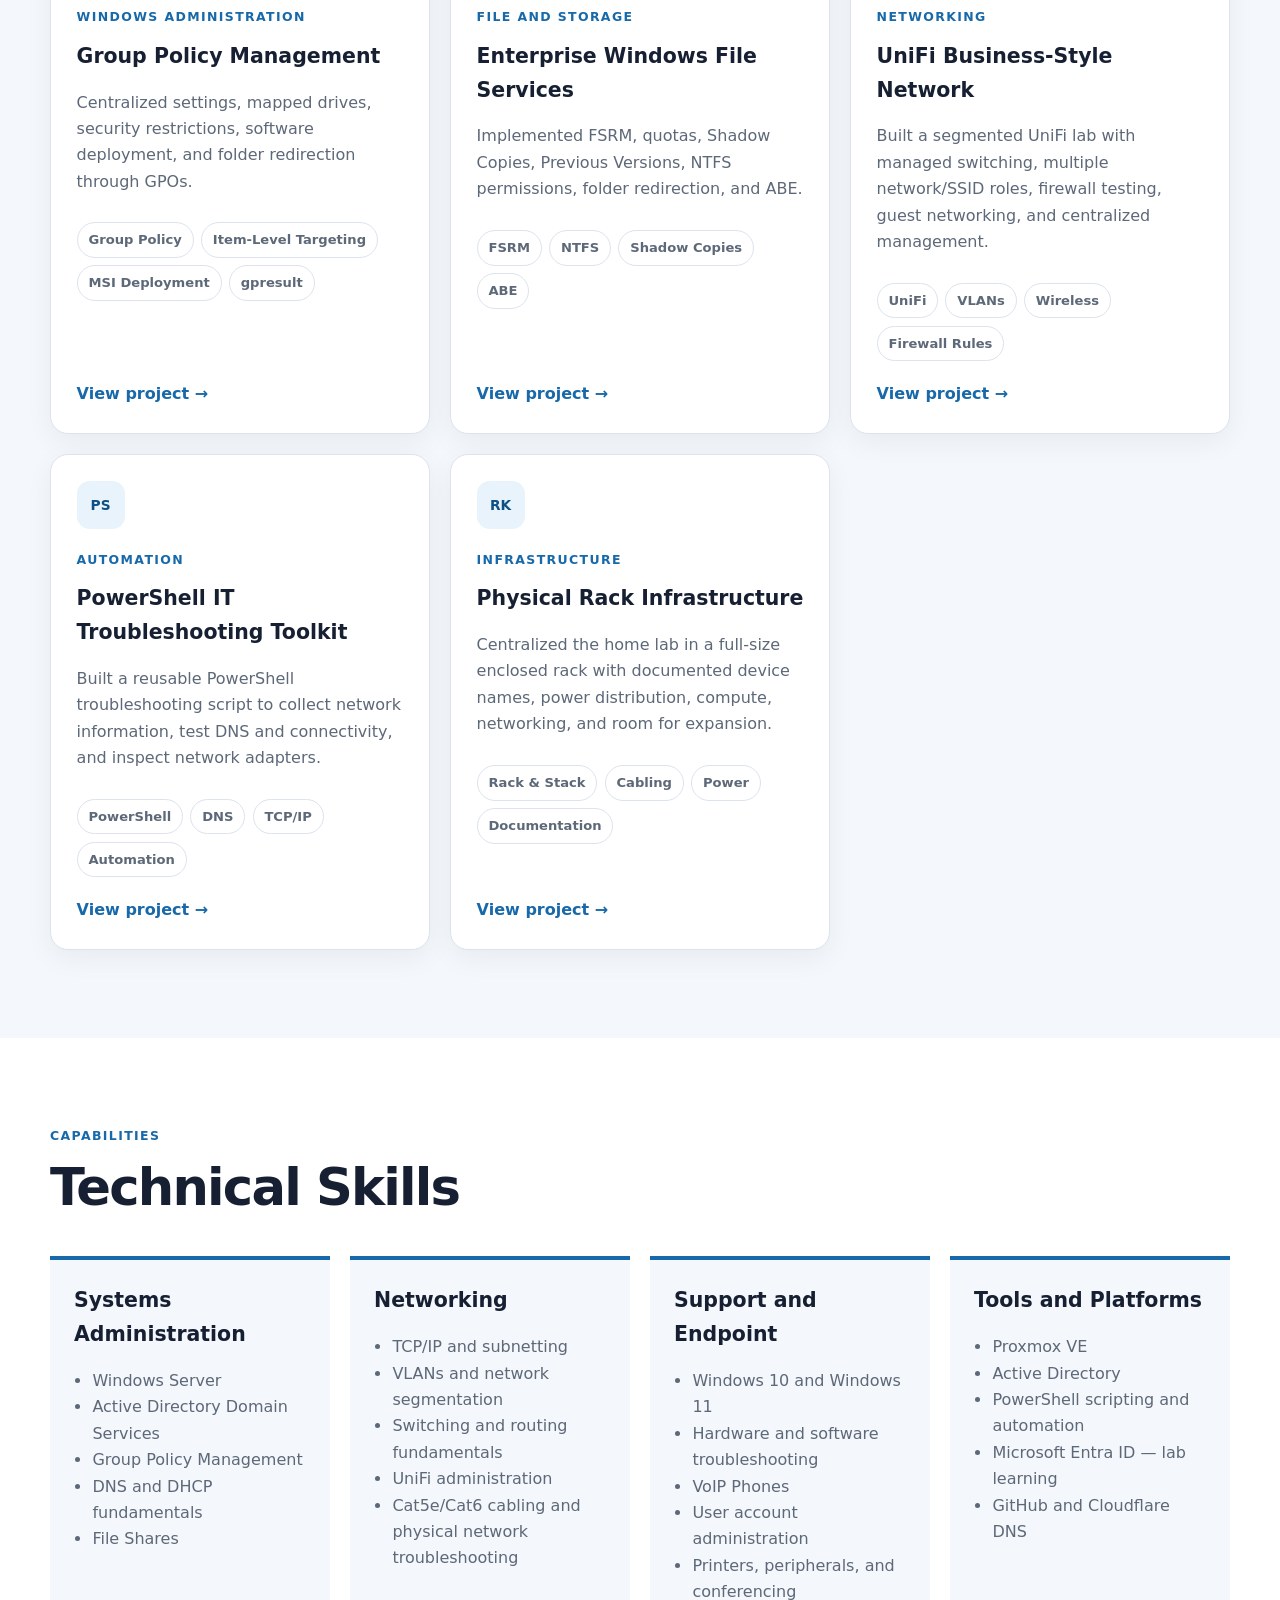
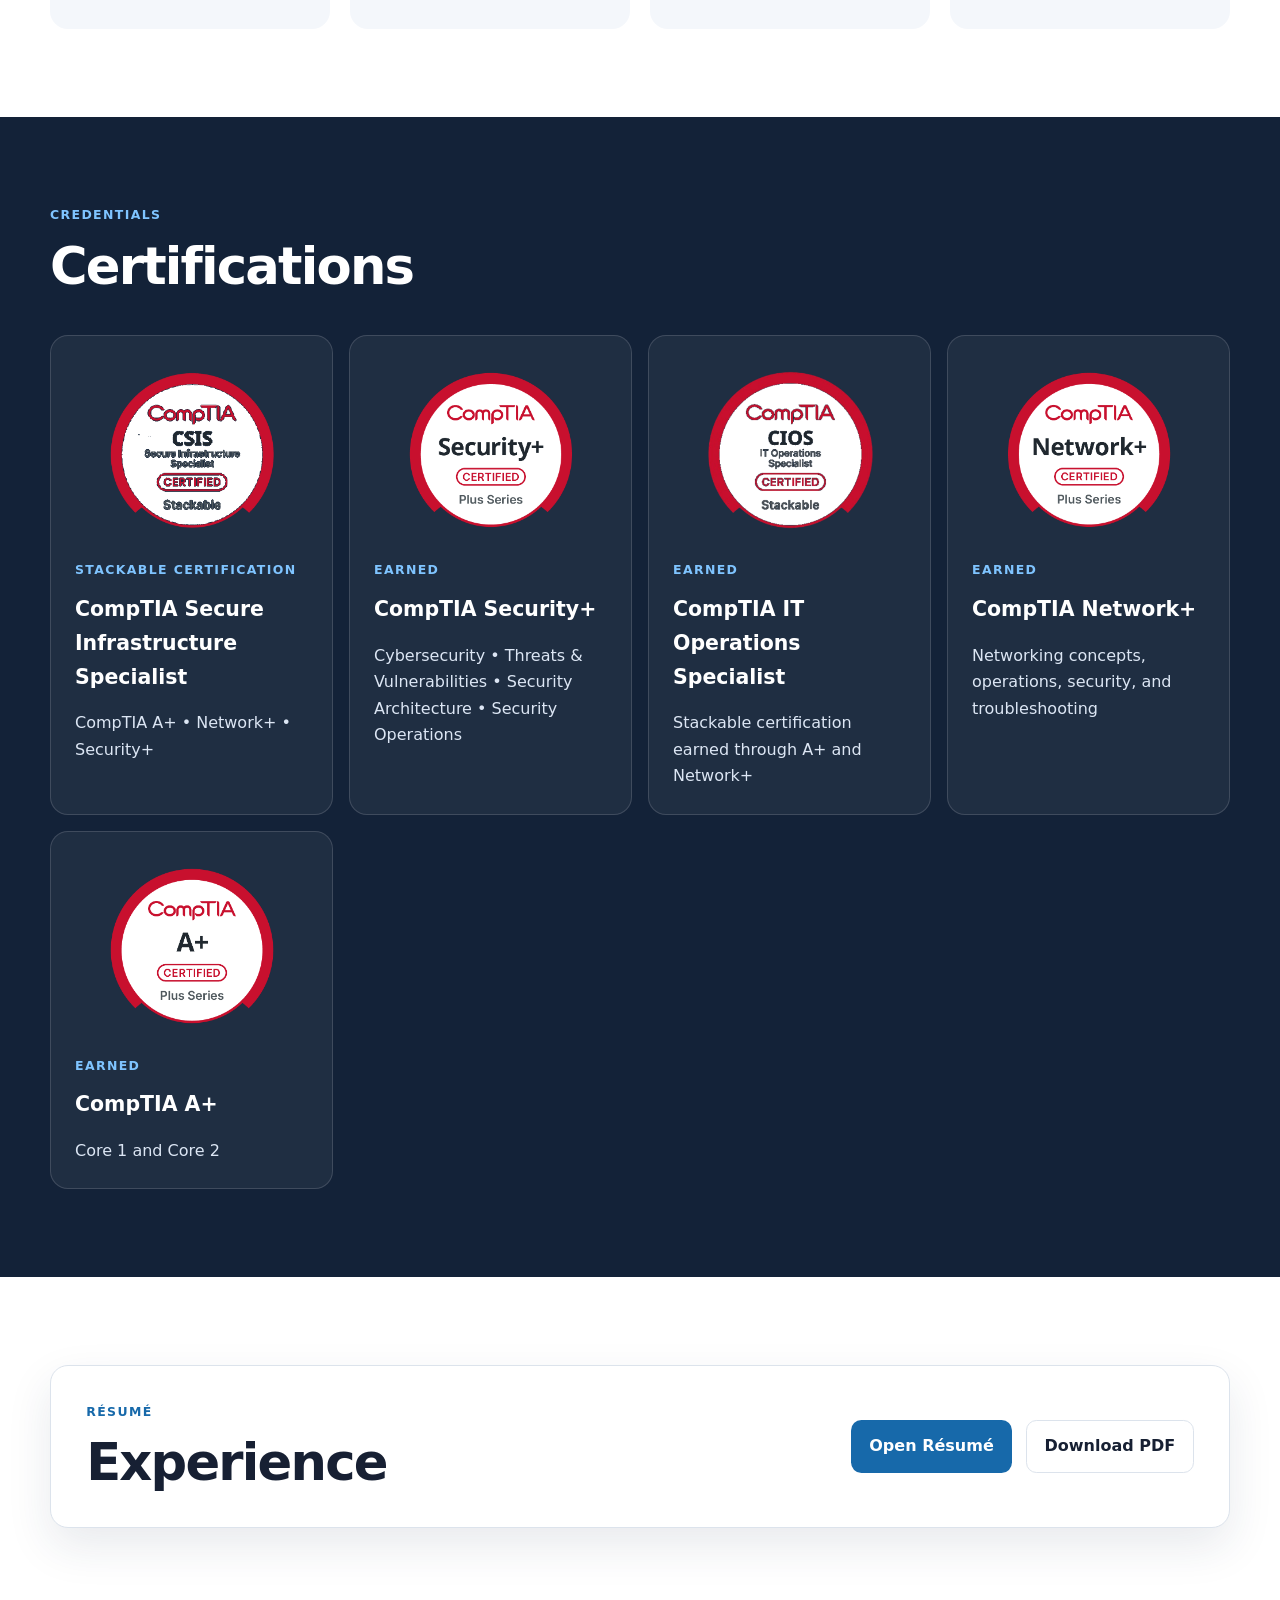
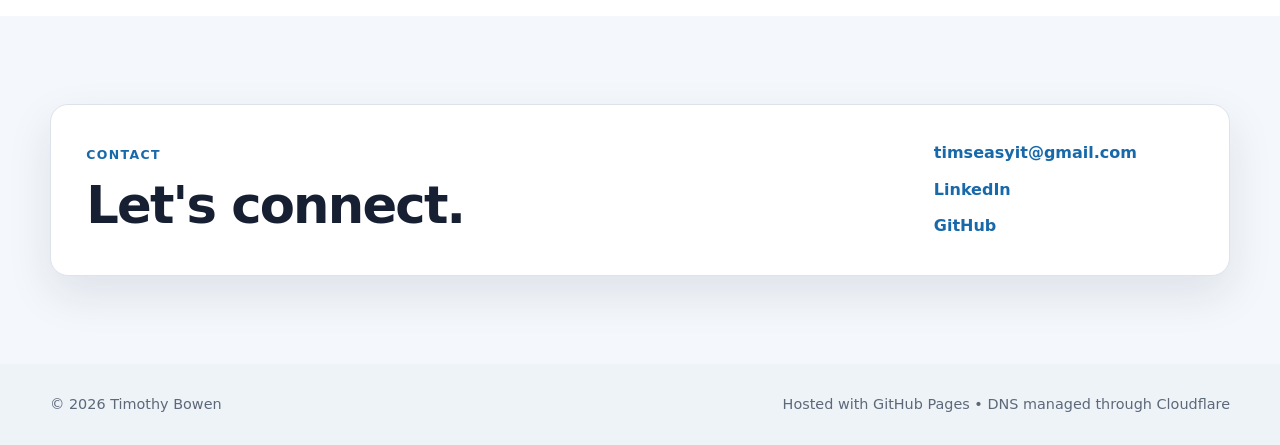
==== commit e72240a0: "Update index.html" ====
--- a/index.html
+++ b/index.html
@@ -42,6 +42,8 @@
 <a class="button button-secondary" href="#resume">View Résumé</a>
 </div>
 <ul aria-label="Professional highlights" class="quick-facts">
+<li>CompTIA Secure Infrastructure Specialist</li>
+<li>CompTIA Security+</li>
 <li>CompTIA IT Operations Specialist</li>
 <li>CompTIA Network+</li>
 <li>CompTIA A+</li>
